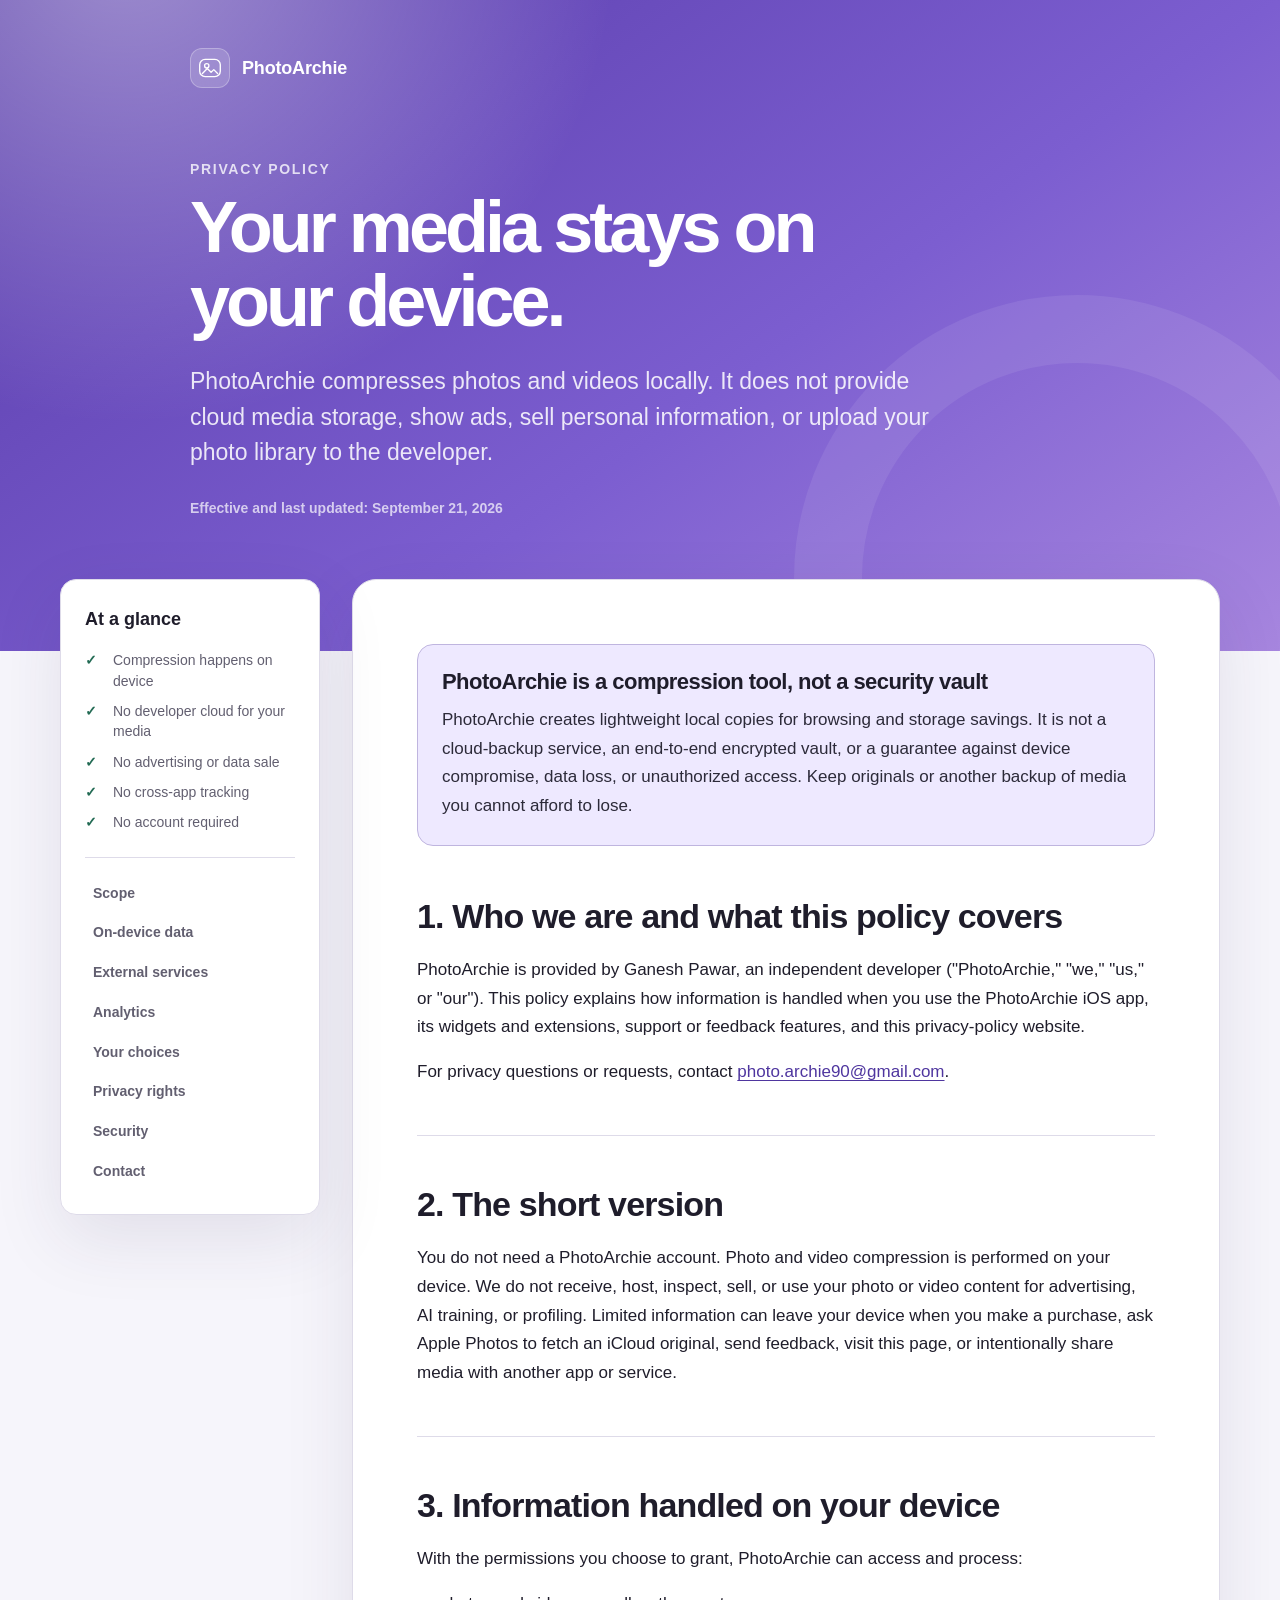
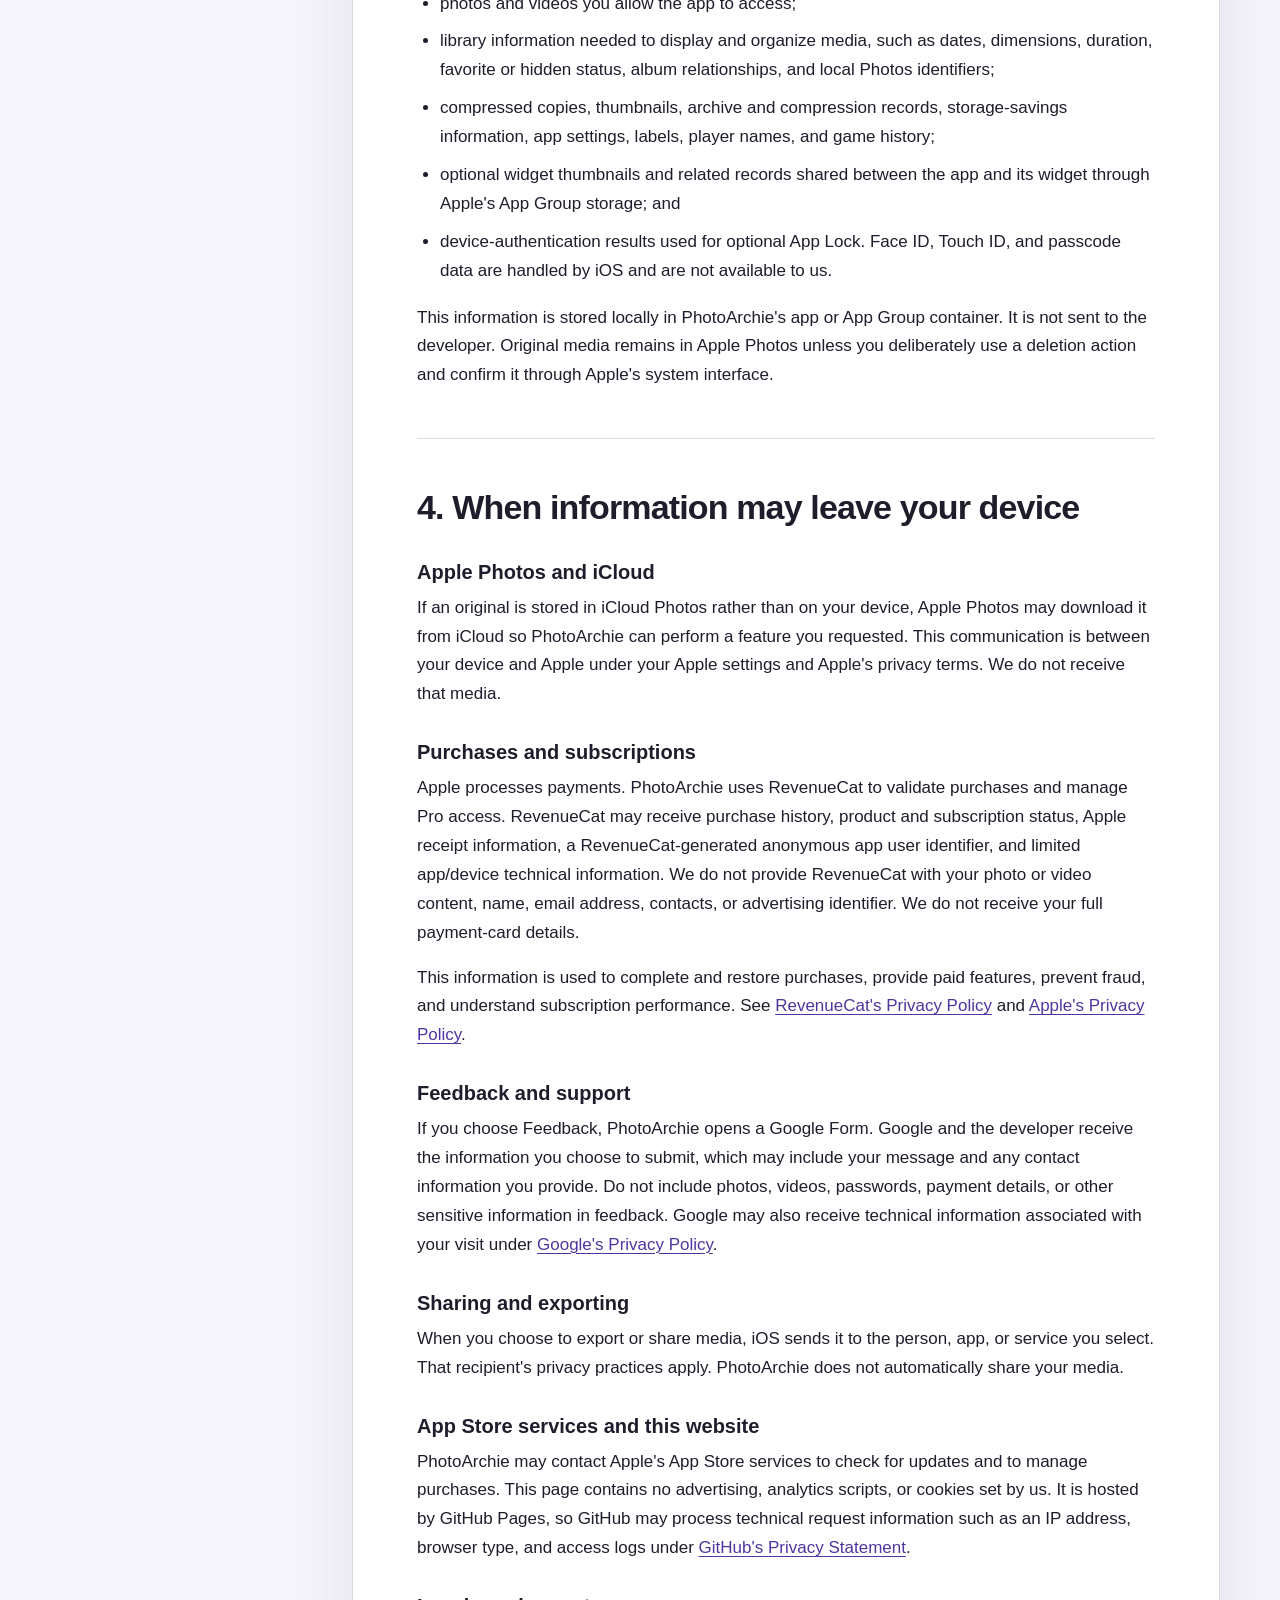
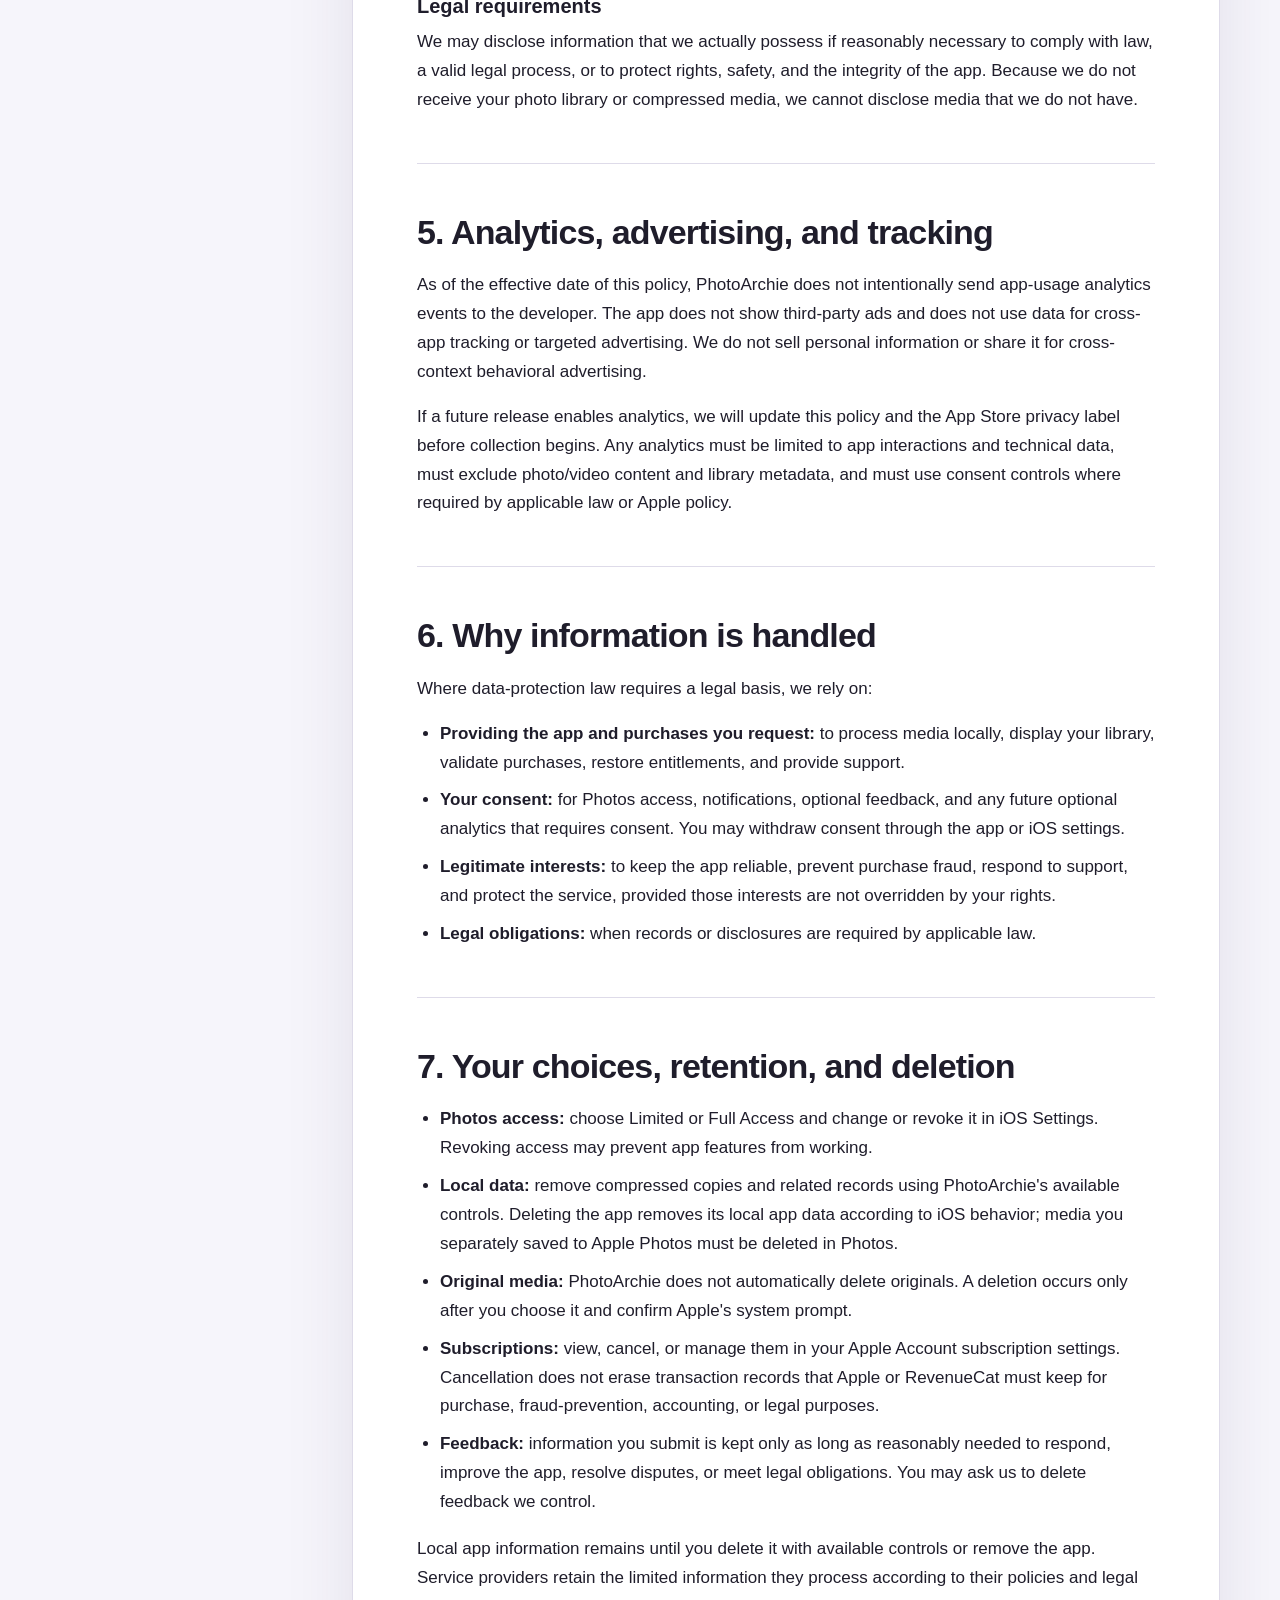
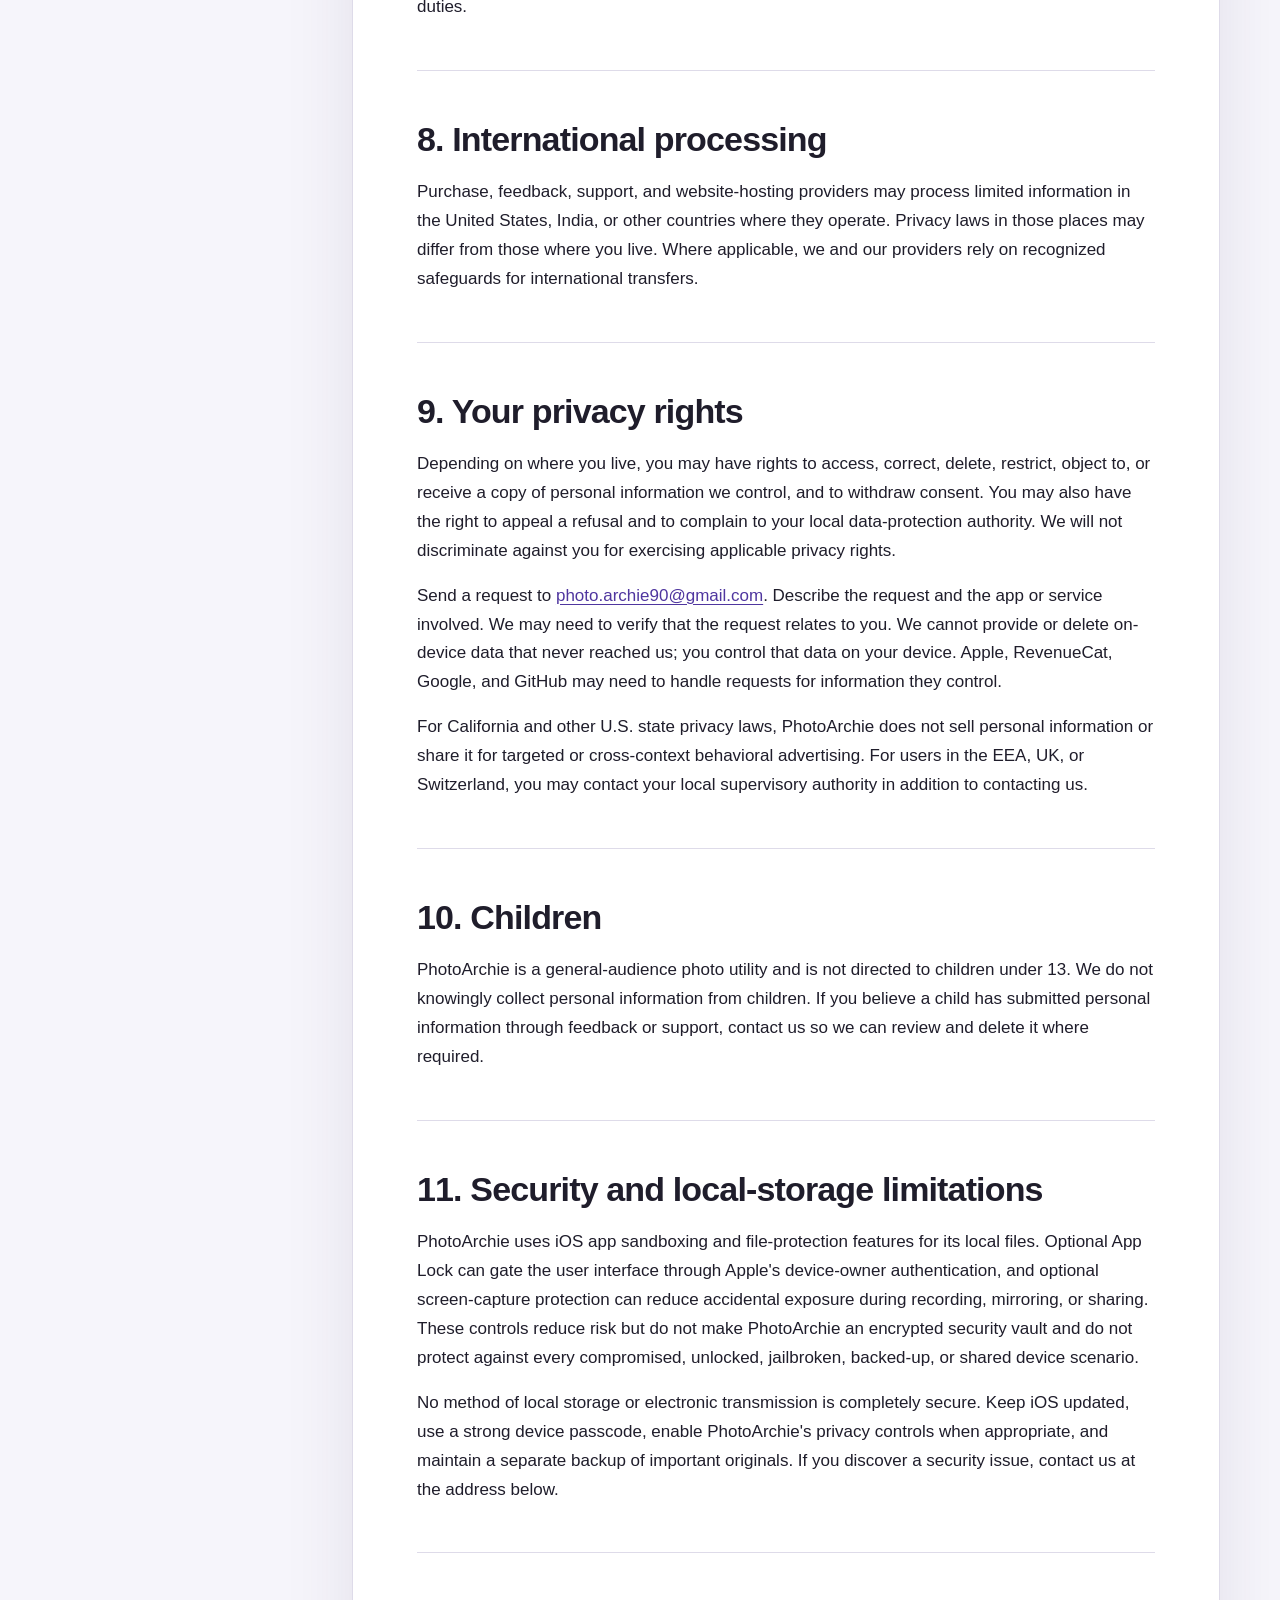
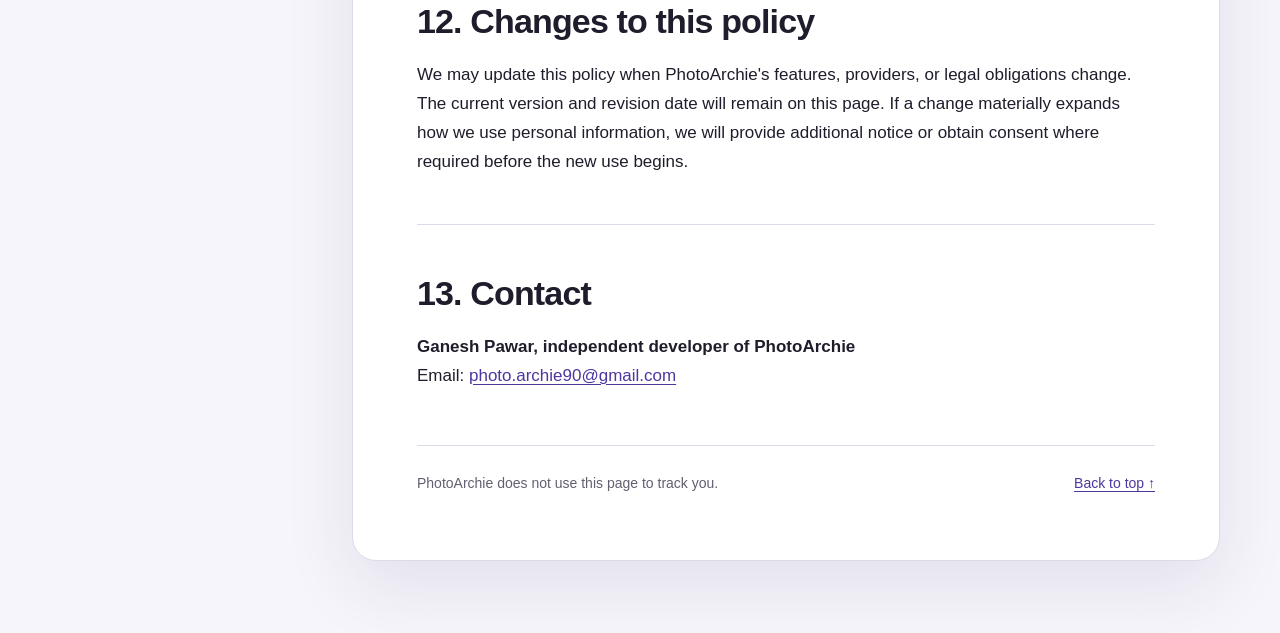
==== index.html @ ce11e8b0 "Add PhotoArchie privacy policy website" ====
<!doctype html>
<html lang="en">
<head>
  <meta charset="utf-8">
  <meta name="viewport" content="width=device-width, initial-scale=1">
  <meta name="description" content="PhotoArchie Privacy Policy: how the app handles photos, videos, purchases, feedback, and other information.">
  <meta name="color-scheme" content="light dark">
  <title>PhotoArchie Privacy Policy</title>
  <link rel="icon" href="data:image/svg+xml,%3Csvg xmlns='http://www.w3.org/2000/svg' viewBox='0 0 64 64'%3E%3Crect width='64' height='64' rx='16' fill='%236f55c7'/%3E%3Cpath d='M14 45l14-14 9 9 7-7 8 8M22 25h.01' fill='none' stroke='white' stroke-width='5' stroke-linecap='round' stroke-linejoin='round'/%3E%3C/svg%3E">
  <link rel="stylesheet" href="styles.css">
</head>
<body>
  <a class="skip-link" href="#policy">Skip to privacy policy</a>

  <header class="hero">
    <div class="page-width hero__content">
      <div class="brand" aria-label="PhotoArchie">
        <span class="brand__mark" aria-hidden="true">
          <svg viewBox="0 0 48 48" role="img">
            <rect x="5" y="8" width="38" height="32" rx="10"></rect>
            <circle cx="18" cy="20" r="4"></circle>
            <path d="m10 34 9-9 7 7 5-5 7 7"></path>
          </svg>
        </span>
        <span>PhotoArchie</span>
      </div>

      <p class="eyebrow">Privacy Policy</p>
      <h1>Your media stays on your device.</h1>
      <p class="hero__summary">
        PhotoArchie compresses photos and videos locally. It does not provide cloud media storage,
        show ads, sell personal information, or upload your photo library to the developer.
      </p>
      <p class="updated">Effective and last updated: September 21, 2026</p>
    </div>
  </header>

  <main id="policy" class="page-width layout">
    <aside class="summary" aria-label="Privacy at a glance">
      <h2>At a glance</h2>
      <ul>
        <li><span aria-hidden="true">✓</span> Compression happens on device</li>
        <li><span aria-hidden="true">✓</span> No developer cloud for your media</li>
        <li><span aria-hidden="true">✓</span> No advertising or data sale</li>
        <li><span aria-hidden="true">✓</span> No cross-app tracking</li>
        <li><span aria-hidden="true">✓</span> No account required</li>
      </ul>
      <nav aria-label="Policy sections">
        <a href="#scope">Scope</a>
        <a href="#on-device">On-device data</a>
        <a href="#services">External services</a>
        <a href="#analytics">Analytics</a>
        <a href="#choices">Your choices</a>
        <a href="#rights">Privacy rights</a>
        <a href="#security">Security</a>
        <a href="#contact">Contact</a>
      </nav>
    </aside>

    <article class="policy-card">
      <div class="notice notice--important" role="note">
        <h2>PhotoArchie is a compression tool, not a security vault</h2>
        <p>
          PhotoArchie creates lightweight local copies for browsing and storage savings. It is not a
          cloud-backup service, an end-to-end encrypted vault, or a guarantee against device compromise,
          data loss, or unauthorized access. Keep originals or another backup of media you cannot afford
          to lose.
        </p>
      </div>

      <section id="scope">
        <h2>1. Who we are and what this policy covers</h2>
        <p>
          PhotoArchie is provided by Ganesh Pawar, an independent developer ("PhotoArchie," "we," "us,"
          or "our"). This policy explains how information is handled when you use the PhotoArchie iOS app,
          its widgets and extensions, support or feedback features, and this privacy-policy website.
        </p>
        <p>
          For privacy questions or requests, contact
          <a href="mailto:photo.archie90@gmail.com">photo.archie90@gmail.com</a>.
        </p>
      </section>

      <section>
        <h2>2. The short version</h2>
        <p>
          You do not need a PhotoArchie account. Photo and video compression is performed on your device.
          We do not receive, host, inspect, sell, or use your photo or video content for advertising, AI
          training, or profiling. Limited information can leave your device when you make a purchase, ask
          Apple Photos to fetch an iCloud original, send feedback, visit this page, or intentionally share
          media with another app or service.
        </p>
      </section>

      <section id="on-device">
        <h2>3. Information handled on your device</h2>
        <p>With the permissions you choose to grant, PhotoArchie can access and process:</p>
        <ul>
          <li>photos and videos you allow the app to access;</li>
          <li>library information needed to display and organize media, such as dates, dimensions, duration, favorite or hidden status, album relationships, and local Photos identifiers;</li>
          <li>compressed copies, thumbnails, archive and compression records, storage-savings information, app settings, labels, player names, and game history;</li>
          <li>optional widget thumbnails and related records shared between the app and its widget through Apple's App Group storage; and</li>
          <li>device-authentication results used for optional App Lock. Face ID, Touch ID, and passcode data are handled by iOS and are not available to us.</li>
        </ul>
        <p>
          This information is stored locally in PhotoArchie's app or App Group container. It is not sent to
          the developer. Original media remains in Apple Photos unless you deliberately use a deletion
          action and confirm it through Apple's system interface.
        </p>
      </section>

      <section id="services">
        <h2>4. When information may leave your device</h2>

        <h3>Apple Photos and iCloud</h3>
        <p>
          If an original is stored in iCloud Photos rather than on your device, Apple Photos may download it
          from iCloud so PhotoArchie can perform a feature you requested. This communication is between your
          device and Apple under your Apple settings and Apple's privacy terms. We do not receive that media.
        </p>

        <h3>Purchases and subscriptions</h3>
        <p>
          Apple processes payments. PhotoArchie uses RevenueCat to validate purchases and manage Pro access.
          RevenueCat may receive purchase history, product and subscription status, Apple receipt information,
          a RevenueCat-generated anonymous app user identifier, and limited app/device technical information.
          We do not provide RevenueCat with your photo or video content, name, email address, contacts, or
          advertising identifier. We do not receive your full payment-card details.
        </p>
        <p>
          This information is used to complete and restore purchases, provide paid features, prevent fraud,
          and understand subscription performance. See
          <a href="https://www.revenuecat.com/privacy/" rel="noopener noreferrer">RevenueCat's Privacy Policy</a>
          and <a href="https://www.apple.com/legal/privacy/" rel="noopener noreferrer">Apple's Privacy Policy</a>.
        </p>

        <h3>Feedback and support</h3>
        <p>
          If you choose Feedback, PhotoArchie opens a Google Form. Google and the developer receive the
          information you choose to submit, which may include your message and any contact information you
          provide. Do not include photos, videos, passwords, payment details, or other sensitive information
          in feedback. Google may also receive technical information associated with your visit under
          <a href="https://policies.google.com/privacy" rel="noopener noreferrer">Google's Privacy Policy</a>.
        </p>

        <h3>Sharing and exporting</h3>
        <p>
          When you choose to export or share media, iOS sends it to the person, app, or service you select.
          That recipient's privacy practices apply. PhotoArchie does not automatically share your media.
        </p>

        <h3>App Store services and this website</h3>
        <p>
          PhotoArchie may contact Apple's App Store services to check for updates and to manage purchases.
          This page contains no advertising, analytics scripts, or cookies set by us. It is hosted by GitHub
          Pages, so GitHub may process technical request information such as an IP address, browser type, and
          access logs under <a href="https://docs.github.com/en/site-policy/privacy-policies/github-general-privacy-statement" rel="noopener noreferrer">GitHub's Privacy Statement</a>.
        </p>

        <h3>Legal requirements</h3>
        <p>
          We may disclose information that we actually possess if reasonably necessary to comply with law,
          a valid legal process, or to protect rights, safety, and the integrity of the app. Because we do not
          receive your photo library or compressed media, we cannot disclose media that we do not have.
        </p>
      </section>

      <section id="analytics">
        <h2>5. Analytics, advertising, and tracking</h2>
        <p>
          As of the effective date of this policy, PhotoArchie does not intentionally send app-usage analytics
          events to the developer. The app does not show third-party ads and does not use data for cross-app
          tracking or targeted advertising. We do not sell personal information or share it for cross-context
          behavioral advertising.
        </p>
        <p>
          If a future release enables analytics, we will update this policy and the App Store privacy label
          before collection begins. Any analytics must be limited to app interactions and technical data,
          must exclude photo/video content and library metadata, and must use consent controls where required
          by applicable law or Apple policy.
        </p>
      </section>

      <section>
        <h2>6. Why information is handled</h2>
        <p>Where data-protection law requires a legal basis, we rely on:</p>
        <ul>
          <li><strong>Providing the app and purchases you request:</strong> to process media locally, display your library, validate purchases, restore entitlements, and provide support.</li>
          <li><strong>Your consent:</strong> for Photos access, notifications, optional feedback, and any future optional analytics that requires consent. You may withdraw consent through the app or iOS settings.</li>
          <li><strong>Legitimate interests:</strong> to keep the app reliable, prevent purchase fraud, respond to support, and protect the service, provided those interests are not overridden by your rights.</li>
          <li><strong>Legal obligations:</strong> when records or disclosures are required by applicable law.</li>
        </ul>
      </section>

      <section id="choices">
        <h2>7. Your choices, retention, and deletion</h2>
        <ul>
          <li><strong>Photos access:</strong> choose Limited or Full Access and change or revoke it in iOS Settings. Revoking access may prevent app features from working.</li>
          <li><strong>Local data:</strong> remove compressed copies and related records using PhotoArchie's available controls. Deleting the app removes its local app data according to iOS behavior; media you separately saved to Apple Photos must be deleted in Photos.</li>
          <li><strong>Original media:</strong> PhotoArchie does not automatically delete originals. A deletion occurs only after you choose it and confirm Apple's system prompt.</li>
          <li><strong>Subscriptions:</strong> view, cancel, or manage them in your Apple Account subscription settings. Cancellation does not erase transaction records that Apple or RevenueCat must keep for purchase, fraud-prevention, accounting, or legal purposes.</li>
          <li><strong>Feedback:</strong> information you submit is kept only as long as reasonably needed to respond, improve the app, resolve disputes, or meet legal obligations. You may ask us to delete feedback we control.</li>
        </ul>
        <p>
          Local app information remains until you delete it with available controls or remove the app. Service
          providers retain the limited information they process according to their policies and legal duties.
        </p>
      </section>

      <section>
        <h2>8. International processing</h2>
        <p>
          Purchase, feedback, support, and website-hosting providers may process limited information in the
          United States, India, or other countries where they operate. Privacy laws in those places may differ
          from those where you live. Where applicable, we and our providers rely on recognized safeguards for
          international transfers.
        </p>
      </section>

      <section id="rights">
        <h2>9. Your privacy rights</h2>
        <p>
          Depending on where you live, you may have rights to access, correct, delete, restrict, object to, or
          receive a copy of personal information we control, and to withdraw consent. You may also have the
          right to appeal a refusal and to complain to your local data-protection authority. We will not
          discriminate against you for exercising applicable privacy rights.
        </p>
        <p>
          Send a request to <a href="mailto:photo.archie90@gmail.com">photo.archie90@gmail.com</a>. Describe
          the request and the app or service involved. We may need to verify that the request relates to you.
          We cannot provide or delete on-device data that never reached us; you control that data on your
          device. Apple, RevenueCat, Google, and GitHub may need to handle requests for information they control.
        </p>
        <p>
          For California and other U.S. state privacy laws, PhotoArchie does not sell personal information or
          share it for targeted or cross-context behavioral advertising. For users in the EEA, UK, or
          Switzerland, you may contact your local supervisory authority in addition to contacting us.
        </p>
      </section>

      <section>
        <h2>10. Children</h2>
        <p>
          PhotoArchie is a general-audience photo utility and is not directed to children under 13. We do not
          knowingly collect personal information from children. If you believe a child has submitted personal
          information through feedback or support, contact us so we can review and delete it where required.
        </p>
      </section>

      <section id="security">
        <h2>11. Security and local-storage limitations</h2>
        <p>
          PhotoArchie uses iOS app sandboxing and file-protection features for its local files. Optional App
          Lock can gate the user interface through Apple's device-owner authentication, and optional
          screen-capture protection can reduce accidental exposure during recording, mirroring, or sharing.
          These controls reduce risk but do not make PhotoArchie an encrypted security vault and do not protect
          against every compromised, unlocked, jailbroken, backed-up, or shared device scenario.
        </p>
        <p>
          No method of local storage or electronic transmission is completely secure. Keep iOS updated, use a
          strong device passcode, enable PhotoArchie's privacy controls when appropriate, and maintain a separate
          backup of important originals. If you discover a security issue, contact us at the address below.
        </p>
      </section>

      <section>
        <h2>12. Changes to this policy</h2>
        <p>
          We may update this policy when PhotoArchie's features, providers, or legal obligations change. The
          current version and revision date will remain on this page. If a change materially expands how we use
          personal information, we will provide additional notice or obtain consent where required before the
          new use begins.
        </p>
      </section>

      <section id="contact">
        <h2>13. Contact</h2>
        <p>
          <strong>Ganesh Pawar, independent developer of PhotoArchie</strong><br>
          Email: <a href="mailto:photo.archie90@gmail.com">photo.archie90@gmail.com</a>
        </p>
      </section>

      <footer class="policy-footer">
        <p>PhotoArchie does not use this page to track you.</p>
        <a href="#policy">Back to top <span aria-hidden="true">↑</span></a>
      </footer>
    </article>
  </main>
</body>
</html>
---- styles.css ----
:root {
  color-scheme: light dark;
  --background: #f6f5fb;
  --surface: #ffffff;
  --surface-soft: #f1eff9;
  --text: #1f1d2b;
  --muted: #625f70;
  --border: #dedbe9;
  --accent: #6f55c7;
  --accent-strong: #4f369f;
  --accent-soft: #eee9ff;
  --success: #236b54;
  --shadow: 0 24px 70px rgb(48 38 82 / 10%);
  --radius-large: 24px;
  --radius-medium: 16px;
}

* {
  box-sizing: border-box;
}

html {
  scroll-behavior: smooth;
}

body {
  margin: 0;
  background: var(--background);
  color: var(--text);
  font-family: -apple-system, BlinkMacSystemFont, "SF Pro Text", "Segoe UI", sans-serif;
  font-size: 17px;
  line-height: 1.7;
  text-rendering: optimizeLegibility;
}

a {
  color: var(--accent-strong);
  text-decoration-thickness: 0.08em;
  text-underline-offset: 0.18em;
}

a:hover {
  color: var(--accent);
}

a:focus-visible {
  border-radius: 4px;
  outline: 3px solid color-mix(in srgb, var(--accent) 45%, transparent);
  outline-offset: 4px;
}

.skip-link {
  position: fixed;
  z-index: 10;
  top: 12px;
  left: 12px;
  padding: 8px 14px;
  border-radius: 10px;
  background: var(--surface);
  transform: translateY(-180%);
}

.skip-link:focus {
  transform: translateY(0);
}

.page-width {
  width: min(1160px, calc(100% - 40px));
  margin-inline: auto;
}

.hero {
  position: relative;
  overflow: hidden;
  padding: 48px 0 130px;
  background:
    radial-gradient(circle at 10% -10%, rgb(255 255 255 / 42%), transparent 36%),
    linear-gradient(145deg, #573ba9 0%, #7c5ed0 58%, #a786df 100%);
  color: #fff;
}

.hero::after {
  position: absolute;
  right: -80px;
  bottom: -210px;
  width: 430px;
  height: 430px;
  border: 68px solid rgb(255 255 255 / 8%);
  border-radius: 50%;
  content: "";
}

.hero__content {
  position: relative;
  z-index: 1;
  max-width: 900px;
}

.brand {
  display: flex;
  align-items: center;
  gap: 12px;
  margin-bottom: 70px;
  font-size: 18px;
  font-weight: 700;
  letter-spacing: -0.01em;
}

.brand__mark {
  display: grid;
  width: 40px;
  height: 40px;
  place-items: center;
  border: 1px solid rgb(255 255 255 / 28%);
  border-radius: 12px;
  background: rgb(255 255 255 / 15%);
  backdrop-filter: blur(12px);
}

.brand__mark svg {
  width: 26px;
  fill: none;
  stroke: currentColor;
  stroke-linecap: round;
  stroke-linejoin: round;
  stroke-width: 2.5;
}

.eyebrow {
  margin: 0 0 8px;
  font-size: 14px;
  font-weight: 750;
  letter-spacing: 0.12em;
  opacity: 0.78;
  text-transform: uppercase;
}

h1 {
  max-width: 760px;
  margin: 0;
  font-size: clamp(42px, 7vw, 72px);
  line-height: 1.03;
  letter-spacing: -0.055em;
}

.hero__summary {
  max-width: 740px;
  margin: 26px 0 0;
  color: rgb(255 255 255 / 86%);
  font-size: clamp(19px, 2vw, 23px);
  line-height: 1.55;
}

.updated {
  margin: 26px 0 0;
  font-size: 14px;
  font-weight: 650;
  opacity: 0.7;
}

.layout {
  position: relative;
  display: grid;
  grid-template-columns: 260px minmax(0, 1fr);
  gap: 32px;
  align-items: start;
  margin-top: -72px;
  padding-bottom: 72px;
}

.summary,
.policy-card {
  border: 1px solid var(--border);
  background: var(--surface);
  box-shadow: var(--shadow);
}

.summary {
  position: sticky;
  top: 24px;
  padding: 24px;
  border-radius: var(--radius-medium);
}

.summary h2 {
  margin: 0 0 16px;
  font-size: 18px;
}

.summary ul {
  display: grid;
  gap: 10px;
  margin: 0;
  padding: 0 0 24px;
  border-bottom: 1px solid var(--border);
  list-style: none;
}

.summary li {
  display: grid;
  grid-template-columns: 20px 1fr;
  gap: 8px;
  color: var(--muted);
  font-size: 14px;
  line-height: 1.45;
}

.summary li span {
  color: var(--success);
  font-weight: 800;
}

.summary nav {
  display: grid;
  gap: 4px;
  padding-top: 18px;
}

.summary nav a {
  padding: 6px 8px;
  border-radius: 8px;
  color: var(--muted);
  font-size: 14px;
  font-weight: 580;
  text-decoration: none;
}

.summary nav a:hover {
  background: var(--surface-soft);
  color: var(--accent-strong);
}

.policy-card {
  overflow: hidden;
  padding: clamp(26px, 5vw, 64px);
  border-radius: var(--radius-large);
}

.policy-card section {
  scroll-margin-top: 24px;
}

.policy-card section + section {
  margin-top: 48px;
  padding-top: 48px;
  border-top: 1px solid var(--border);
}

.policy-card h2 {
  margin: 0 0 18px;
  font-size: clamp(25px, 3vw, 34px);
  line-height: 1.22;
  letter-spacing: -0.025em;
}

.policy-card h3 {
  margin: 30px 0 8px;
  font-size: 20px;
  line-height: 1.35;
}

.policy-card p {
  margin: 0 0 16px;
}

.policy-card p:last-child {
  margin-bottom: 0;
}

.policy-card ul {
  margin: 16px 0 18px;
  padding-left: 1.35em;
}

.policy-card li + li {
  margin-top: 9px;
}

.notice {
  margin-bottom: 50px;
  padding: 24px;
  border: 1px solid color-mix(in srgb, var(--accent) 28%, var(--border));
  border-radius: var(--radius-medium);
  background: var(--accent-soft);
}

.notice h2 {
  margin-bottom: 10px;
  font-size: 22px;
}

.notice p {
  color: color-mix(in srgb, var(--text) 80%, var(--muted));
}

.policy-footer {
  display: flex;
  justify-content: space-between;
  gap: 20px;
  margin-top: 54px;
  padding-top: 26px;
  border-top: 1px solid var(--border);
  color: var(--muted);
  font-size: 14px;
}

.policy-footer p {
  margin: 0;
}

@media (max-width: 860px) {
  .hero {
    padding-bottom: 100px;
  }

  .brand {
    margin-bottom: 48px;
  }

  .layout {
    grid-template-columns: 1fr;
    margin-top: -50px;
  }

  .summary {
    position: static;
  }

  .summary nav {
    display: none;
  }
}

@media (max-width: 560px) {
  body {
    font-size: 16px;
  }

  .page-width {
    width: min(100% - 24px, 1160px);
  }

  .hero {
    padding-top: 24px;
  }

  .policy-card section + section {
    margin-top: 38px;
    padding-top: 38px;
  }

  .policy-footer {
    flex-direction: column;
  }
}

@media (prefers-reduced-motion: reduce) {
  html {
    scroll-behavior: auto;
  }
}

@media (prefers-color-scheme: dark) {
  :root {
    --background: #121016;
    --surface: #1d1a24;
    --surface-soft: #292432;
    --text: #f1eef7;
    --muted: #c2bdcb;
    --border: #3b3447;
    --accent: #b59af3;
    --accent-strong: #c9b4ff;
    --accent-soft: #2d2442;
    --success: #7bd0ad;
    --shadow: 0 24px 70px rgb(0 0 0 / 28%);
  }

  .hero {
    background:
      radial-gradient(circle at 10% -10%, rgb(255 255 255 / 10%), transparent 36%),
      linear-gradient(145deg, #342064 0%, #563994 58%, #7653a8 100%);
  }
}

@media print {
  :root {
    color-scheme: light;
  }

  body {
    background: #fff;
    color: #111;
    font-size: 11pt;
  }

  .hero {
    padding: 0 0 28px;
    background: none;
    color: #111;
  }

  .brand {
    margin-bottom: 32px;
  }

  .hero__summary,
  .updated {
    color: #333;
  }

  .layout {
    display: block;
    width: 100%;
    margin-top: 0;
    padding: 0;
  }

  .summary {
    display: none;
  }

  .policy-card {
    padding: 0;
    border: 0;
    box-shadow: none;
  }

  .policy-card section + section {
    break-inside: avoid;
  }

  .policy-footer {
    display: none;
  }
}
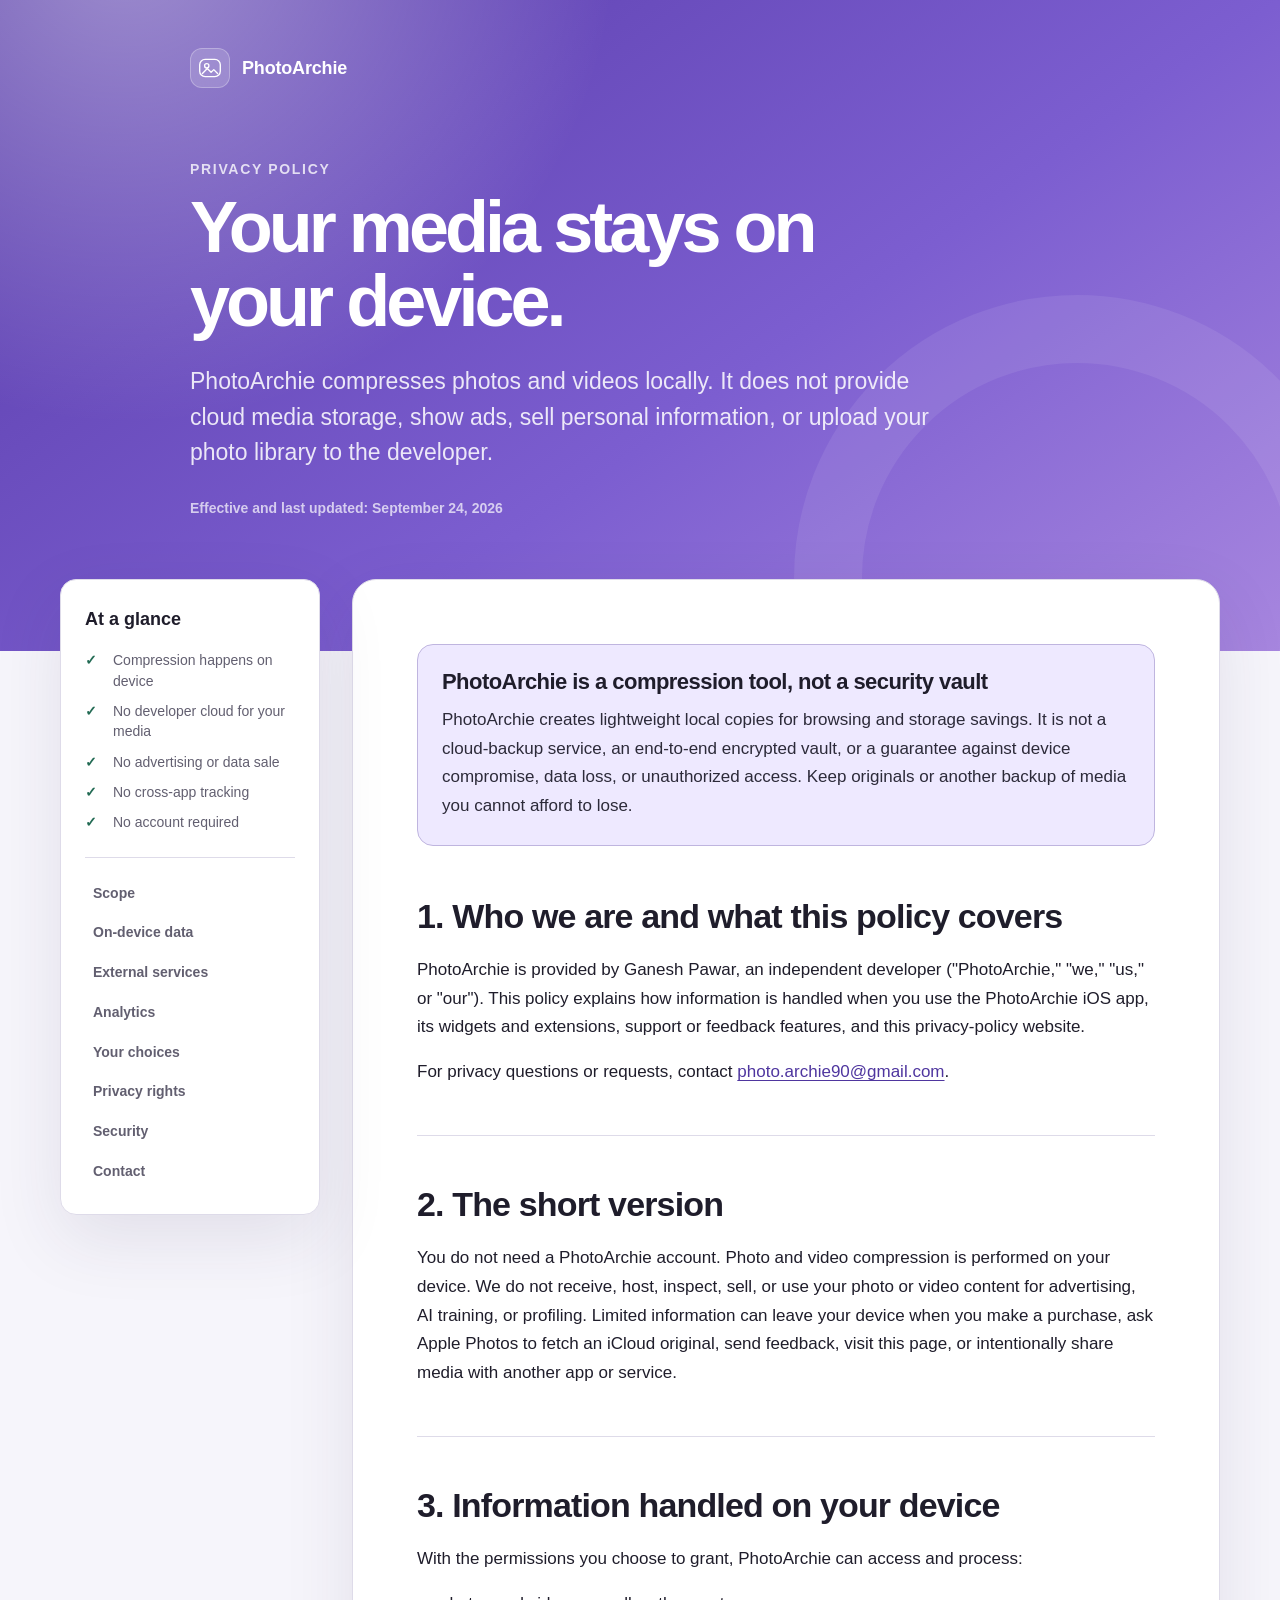
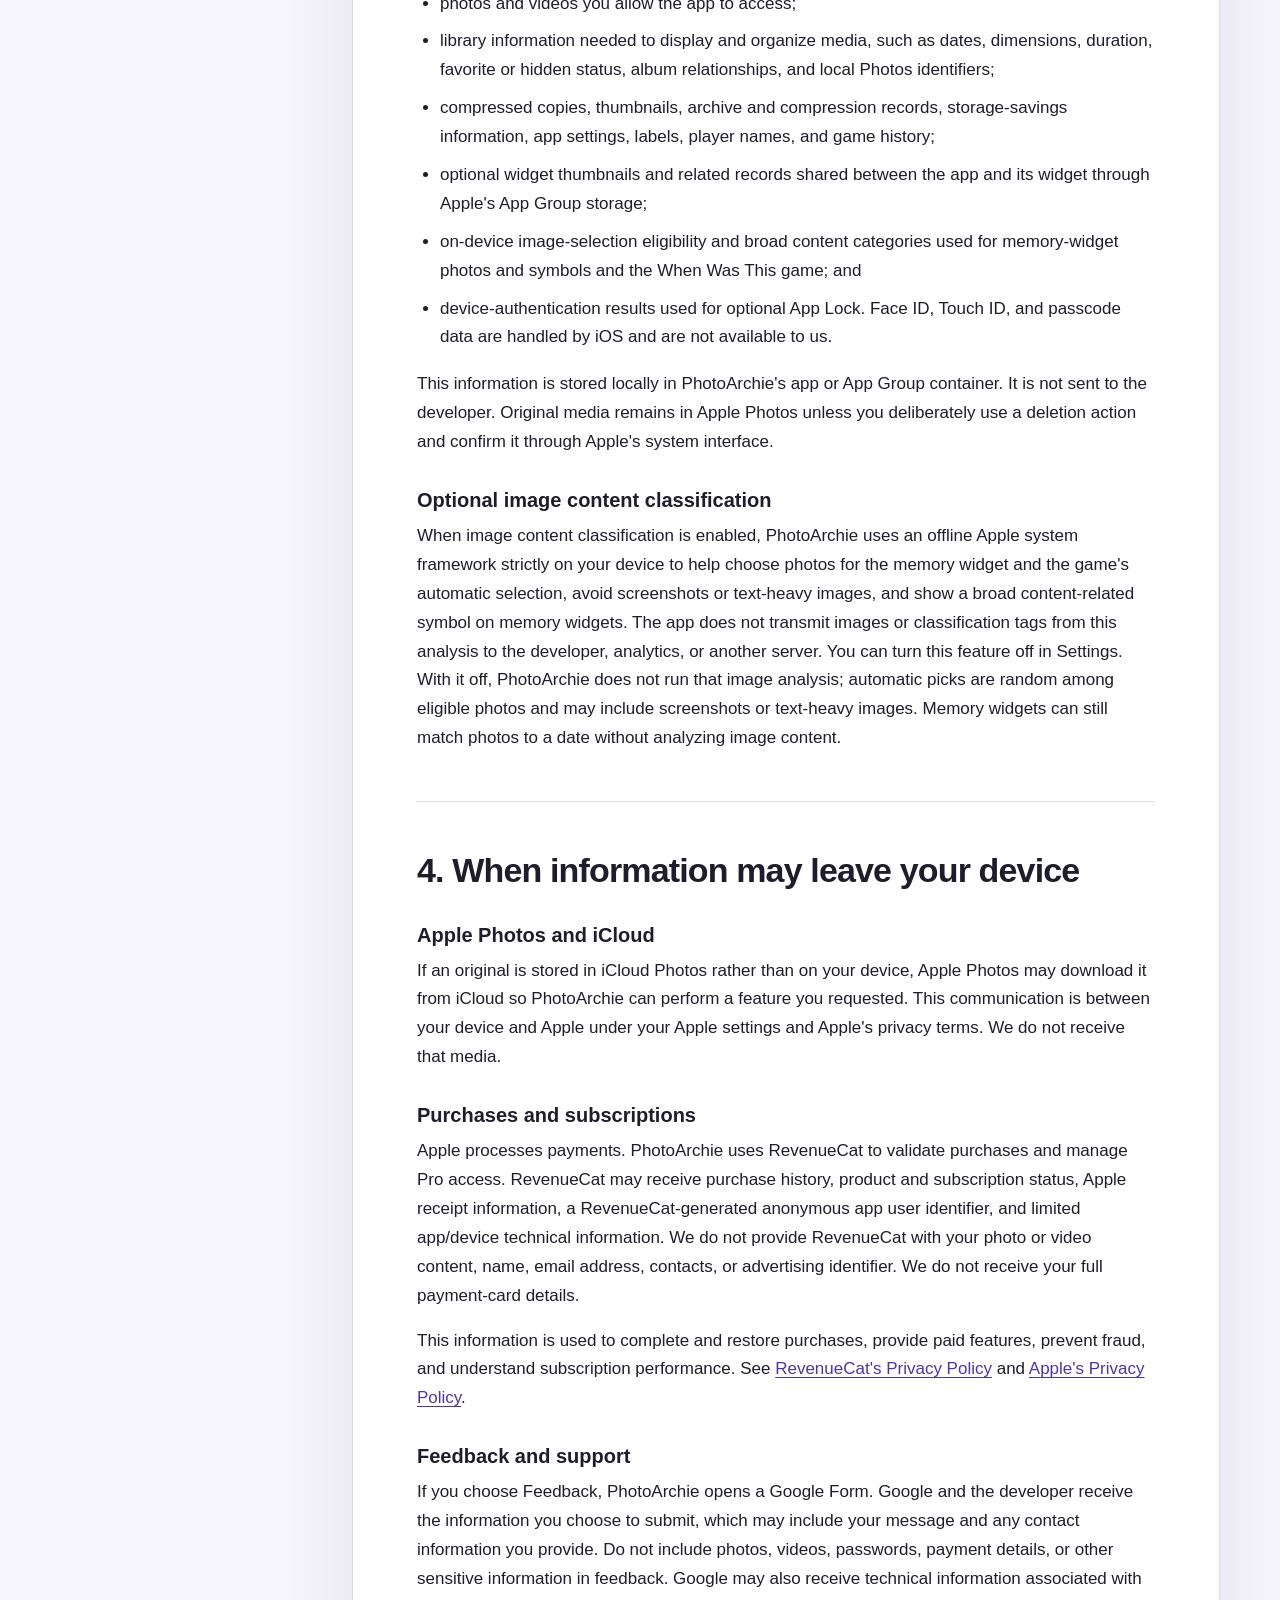
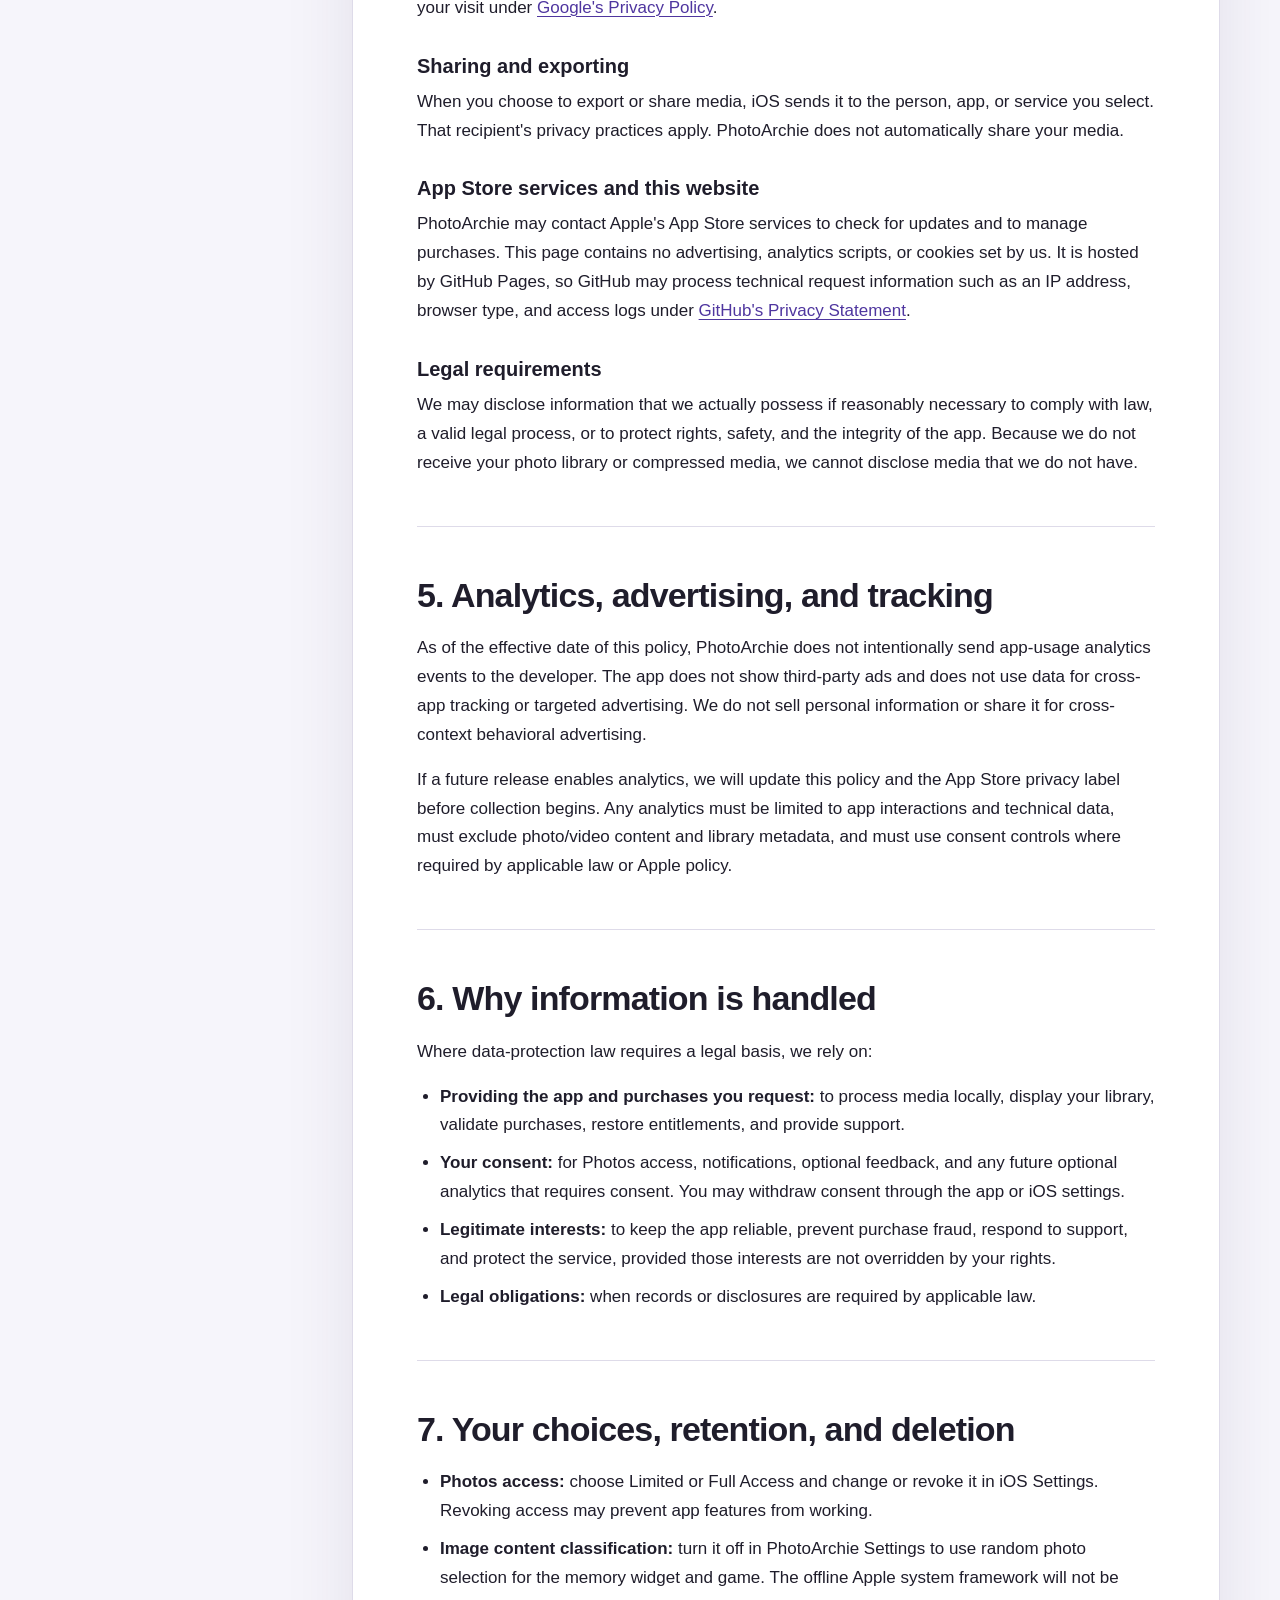
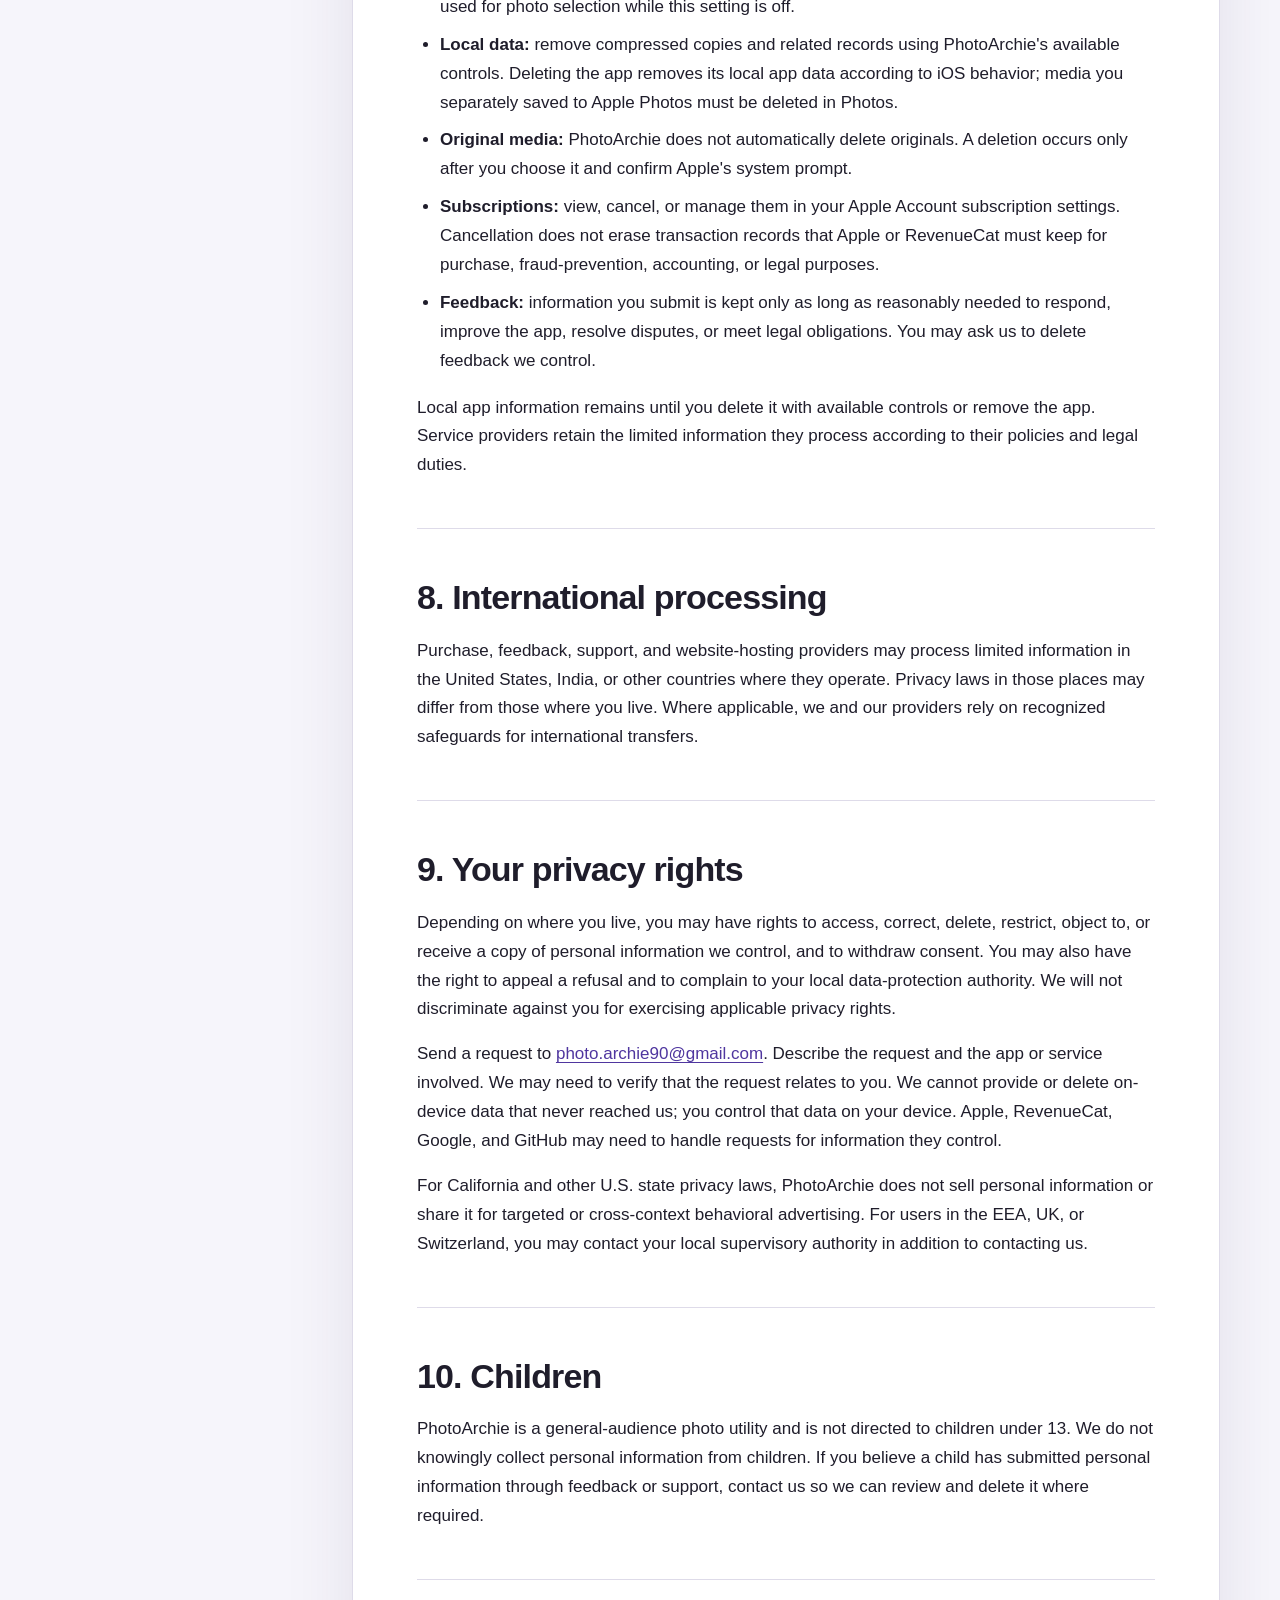
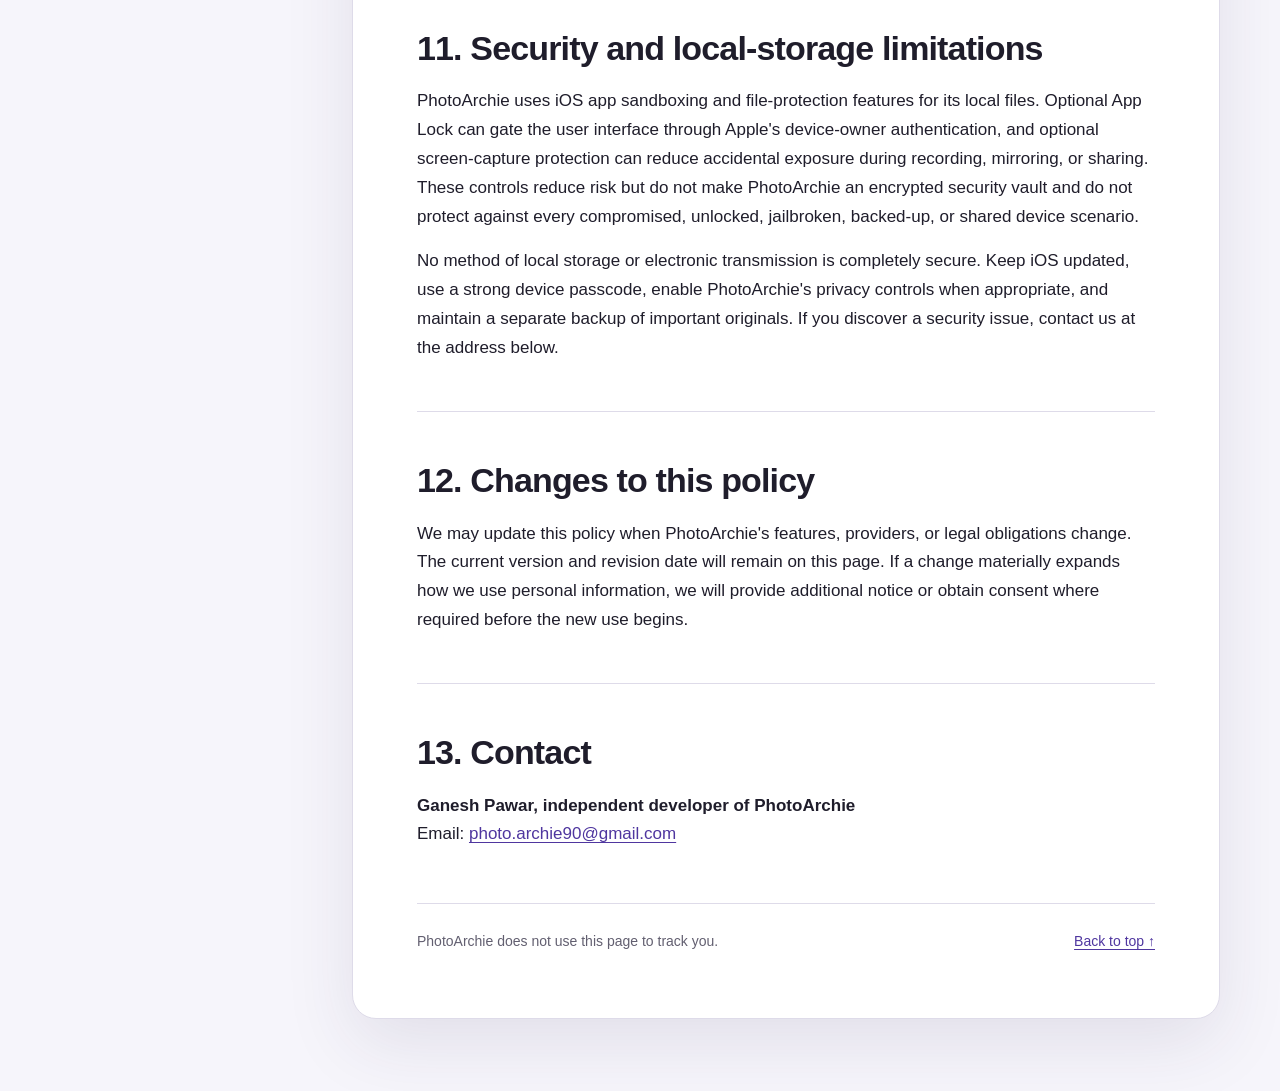
==== commit a45f2ef5: "Document on-device image classification" ====
--- a/index.html
+++ b/index.html
@@ -31,7 +31,7 @@
         PhotoArchie compresses photos and videos locally. It does not provide cloud media storage,
         show ads, sell personal information, or upload your photo library to the developer.
       </p>
-      <p class="updated">Effective and last updated: September 21, 2026</p>
+      <p class="updated">Effective and last updated: September 24, 2026</p>
     </div>
   </header>
 
@@ -99,13 +99,25 @@
           <li>photos and videos you allow the app to access;</li>
           <li>library information needed to display and organize media, such as dates, dimensions, duration, favorite or hidden status, album relationships, and local Photos identifiers;</li>
           <li>compressed copies, thumbnails, archive and compression records, storage-savings information, app settings, labels, player names, and game history;</li>
-          <li>optional widget thumbnails and related records shared between the app and its widget through Apple's App Group storage; and</li>
+          <li>optional widget thumbnails and related records shared between the app and its widget through Apple's App Group storage;</li>
+          <li>on-device image-selection eligibility and broad content categories used for memory-widget photos and symbols and the When Was This game; and</li>
           <li>device-authentication results used for optional App Lock. Face ID, Touch ID, and passcode data are handled by iOS and are not available to us.</li>
         </ul>
         <p>
           This information is stored locally in PhotoArchie's app or App Group container. It is not sent to
           the developer. Original media remains in Apple Photos unless you deliberately use a deletion
           action and confirm it through Apple's system interface.
+        </p>
+        <h3>Optional image content classification</h3>
+        <p>
+          When image content classification is enabled, PhotoArchie uses an offline Apple system framework
+          strictly on your device to help choose photos for the memory widget and the game's automatic
+          selection, avoid screenshots or text-heavy images, and show a broad content-related symbol on
+          memory widgets. The app does not transmit images or classification tags from this analysis to
+          the developer, analytics, or another server. You can turn this feature off in Settings. With it
+          off, PhotoArchie does not run that image analysis; automatic picks are random among eligible
+          photos and may include screenshots or text-heavy images. Memory widgets can still match photos
+          to a date without analyzing image content.
         </p>
       </section>
 
@@ -196,6 +208,7 @@
         <h2>7. Your choices, retention, and deletion</h2>
         <ul>
           <li><strong>Photos access:</strong> choose Limited or Full Access and change or revoke it in iOS Settings. Revoking access may prevent app features from working.</li>
+          <li><strong>Image content classification:</strong> turn it off in PhotoArchie Settings to use random photo selection for the memory widget and game. The offline Apple system framework will not be used for photo selection while this setting is off.</li>
           <li><strong>Local data:</strong> remove compressed copies and related records using PhotoArchie's available controls. Deleting the app removes its local app data according to iOS behavior; media you separately saved to Apple Photos must be deleted in Photos.</li>
           <li><strong>Original media:</strong> PhotoArchie does not automatically delete originals. A deletion occurs only after you choose it and confirm Apple's system prompt.</li>
           <li><strong>Subscriptions:</strong> view, cancel, or manage them in your Apple Account subscription settings. Cancellation does not erase transaction records that Apple or RevenueCat must keep for purchase, fraud-prevention, accounting, or legal purposes.</li>
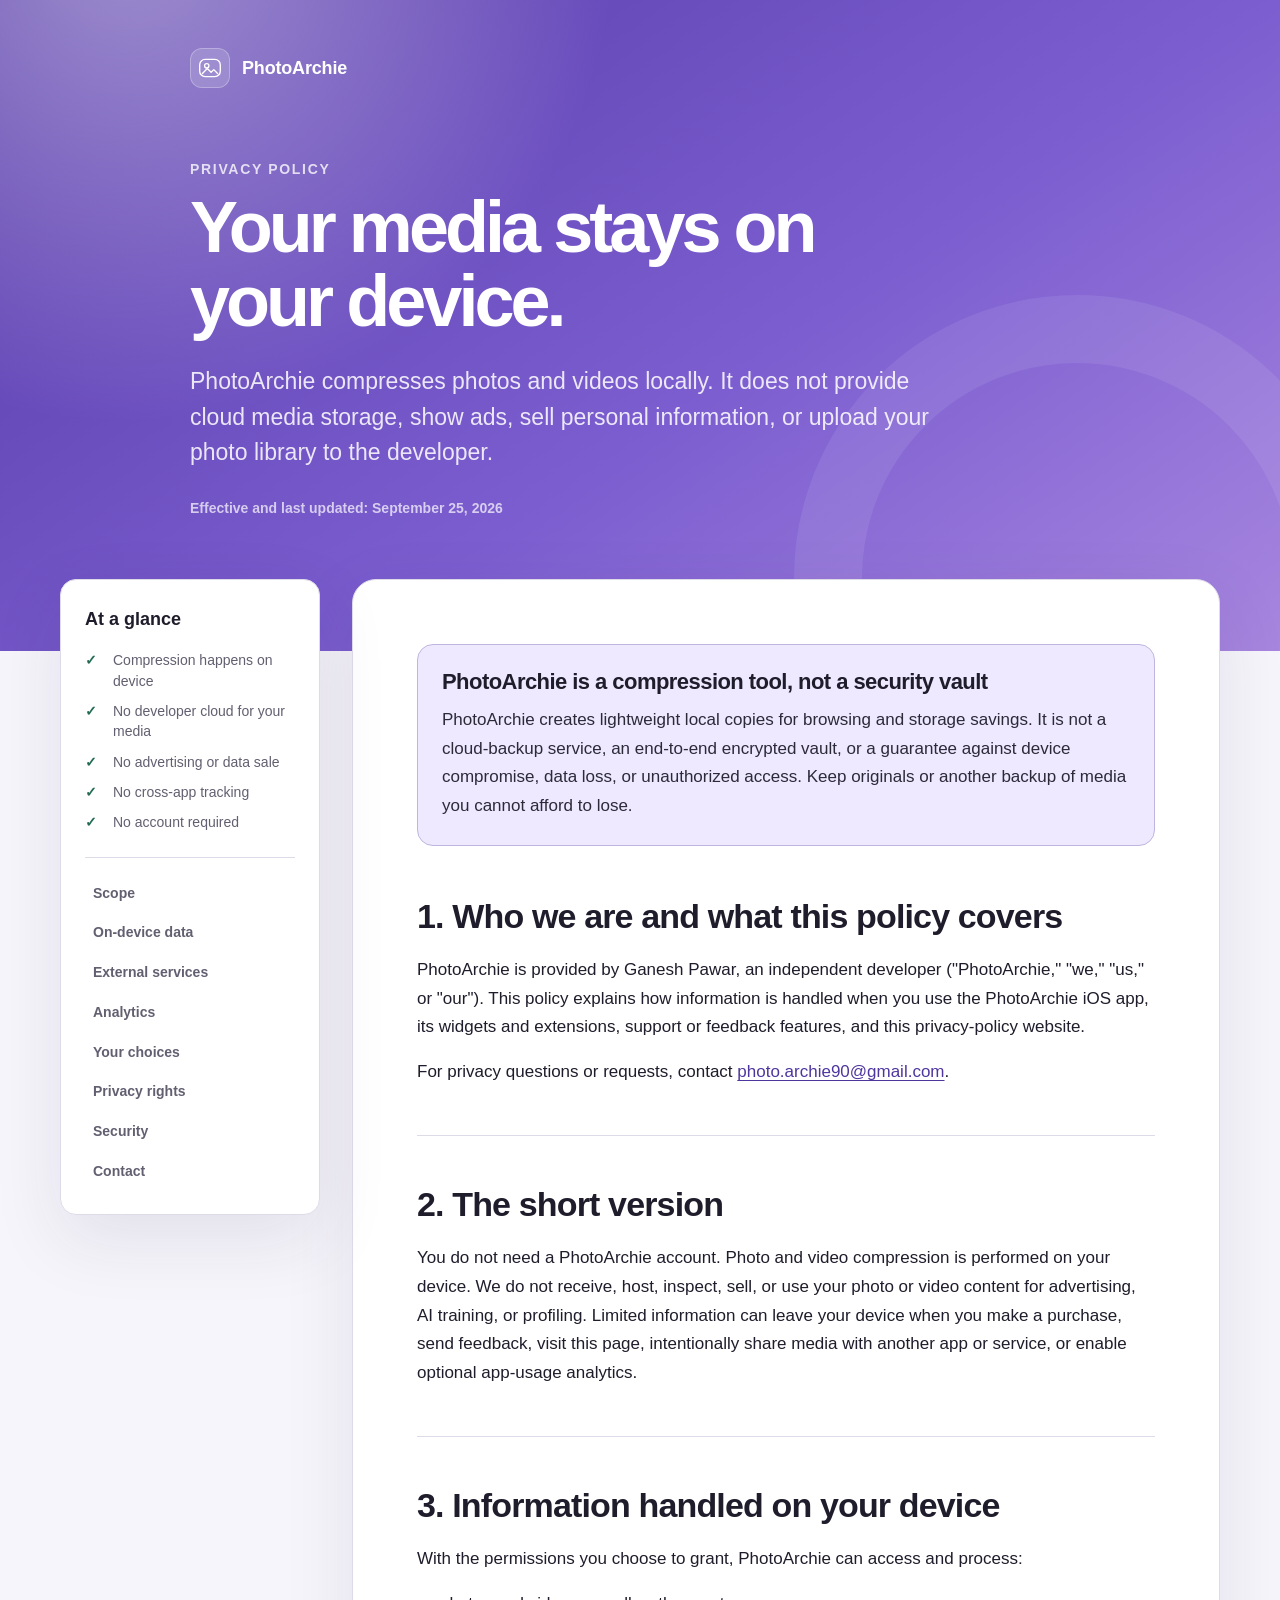
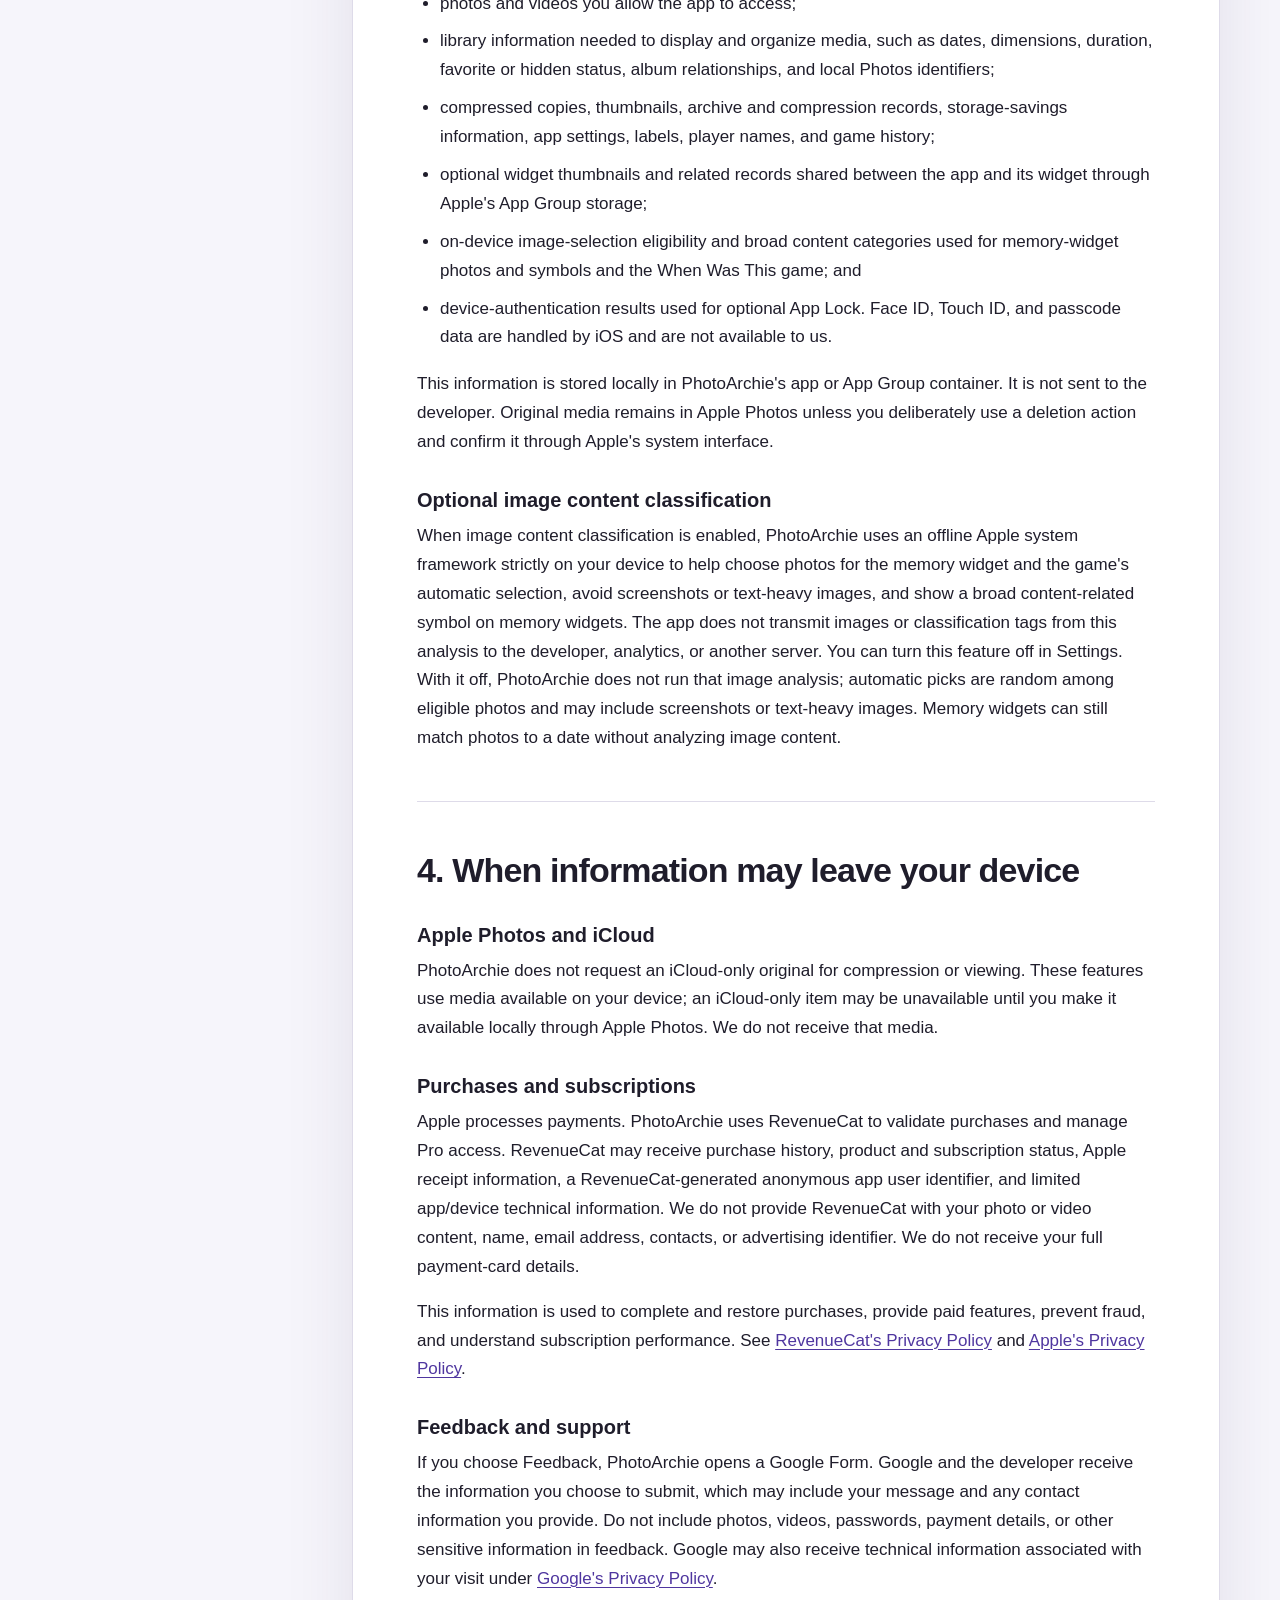
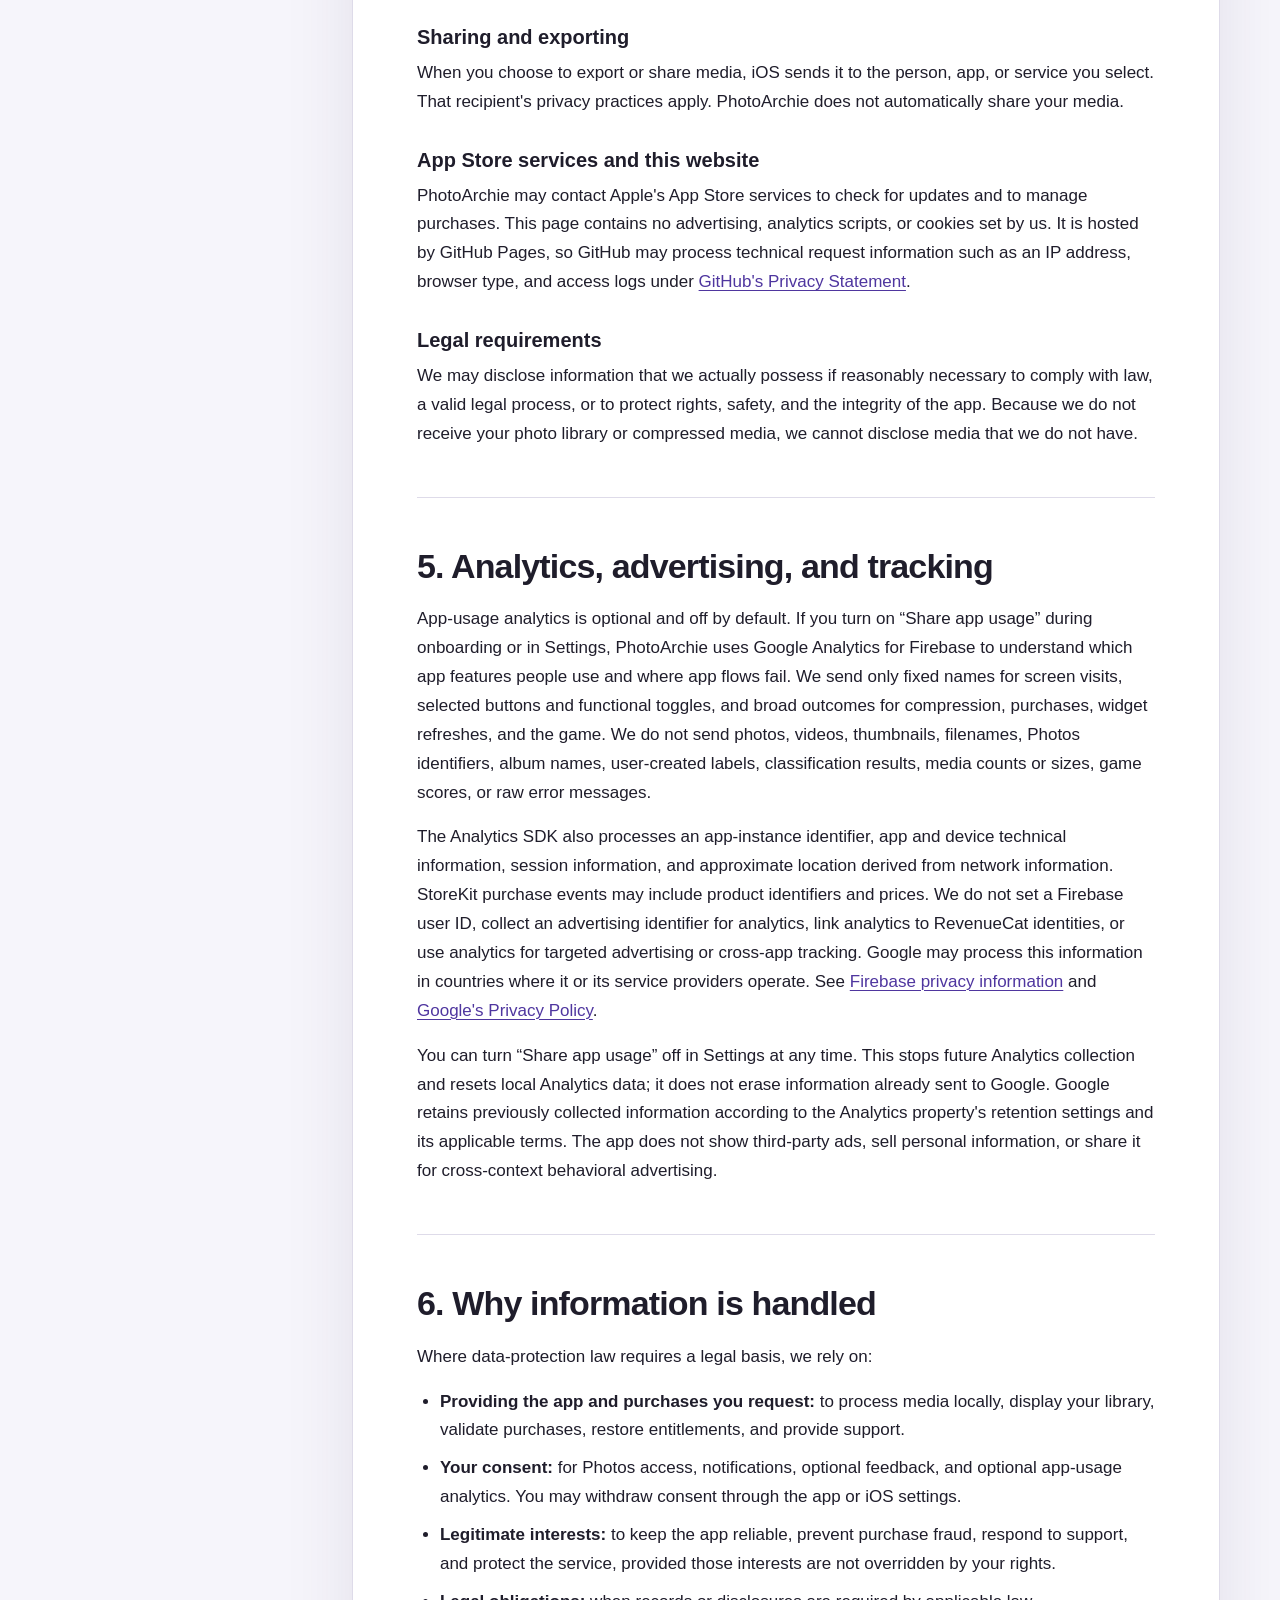
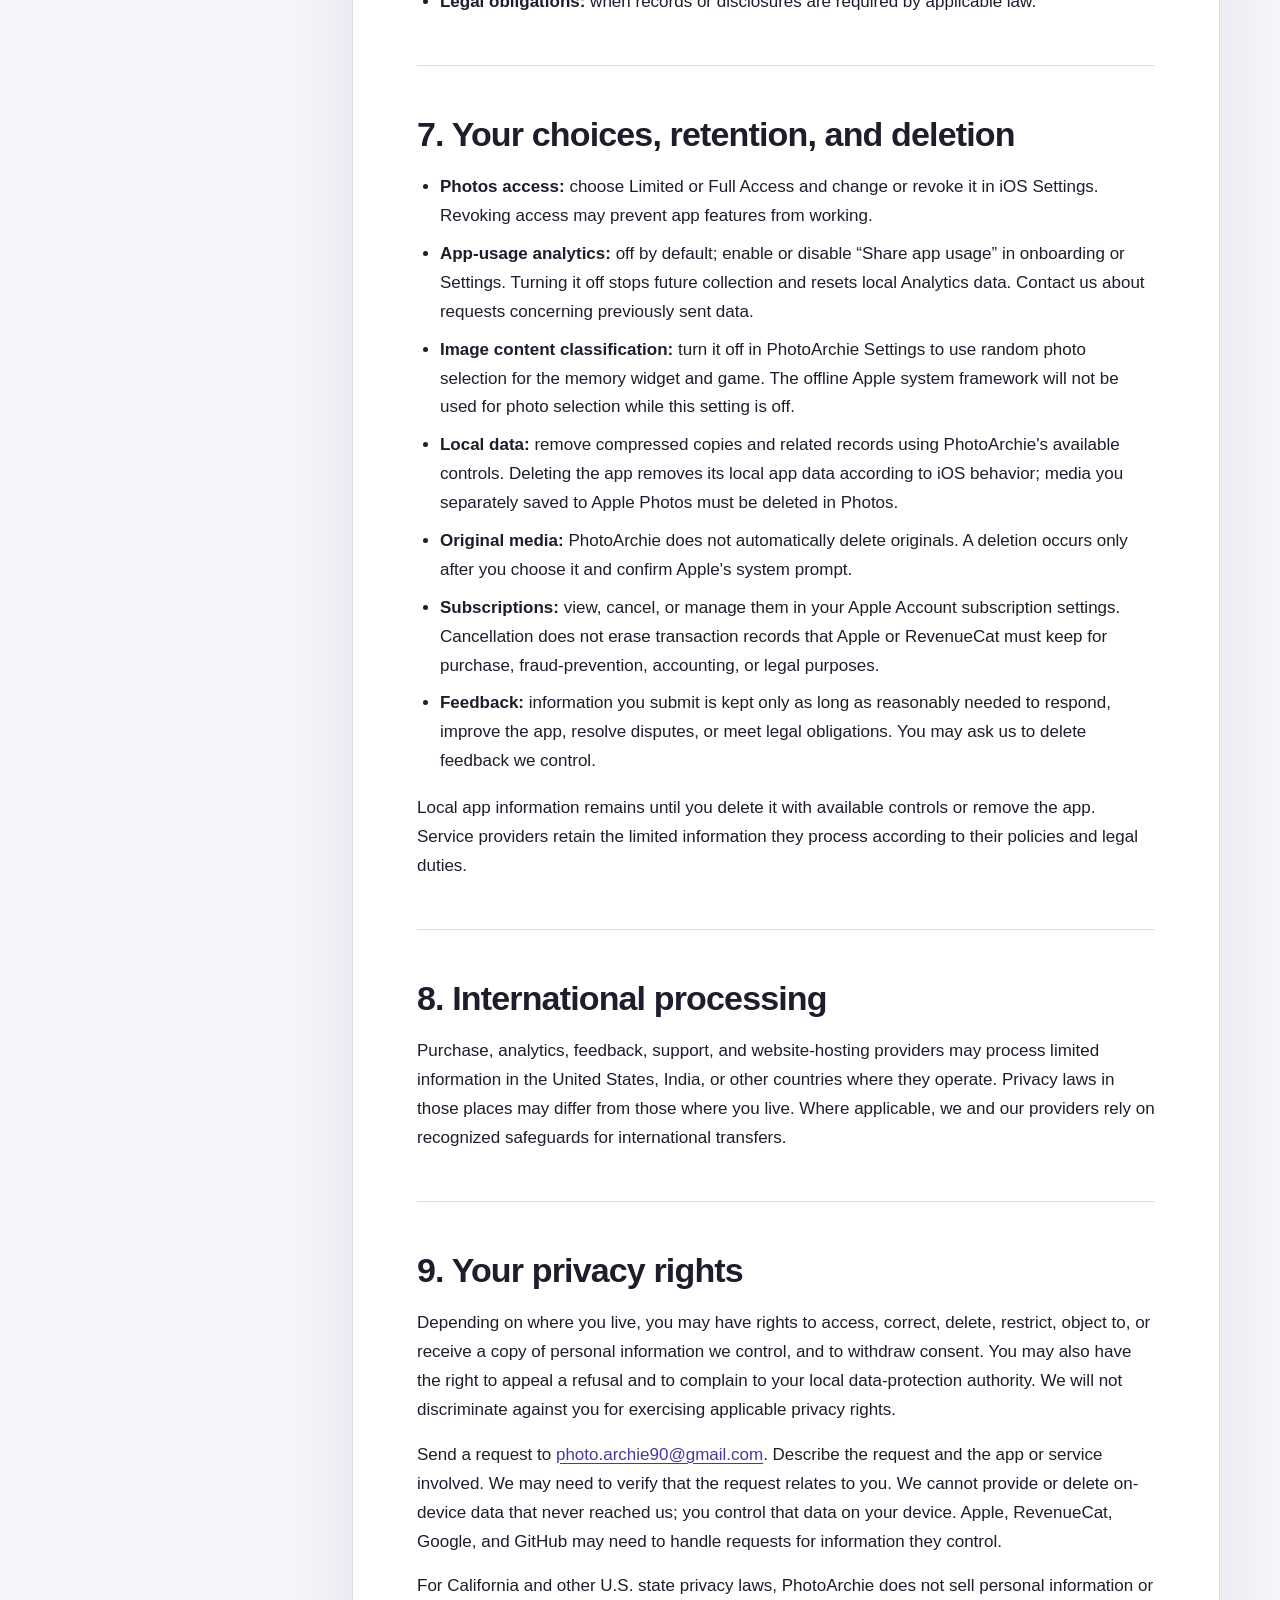
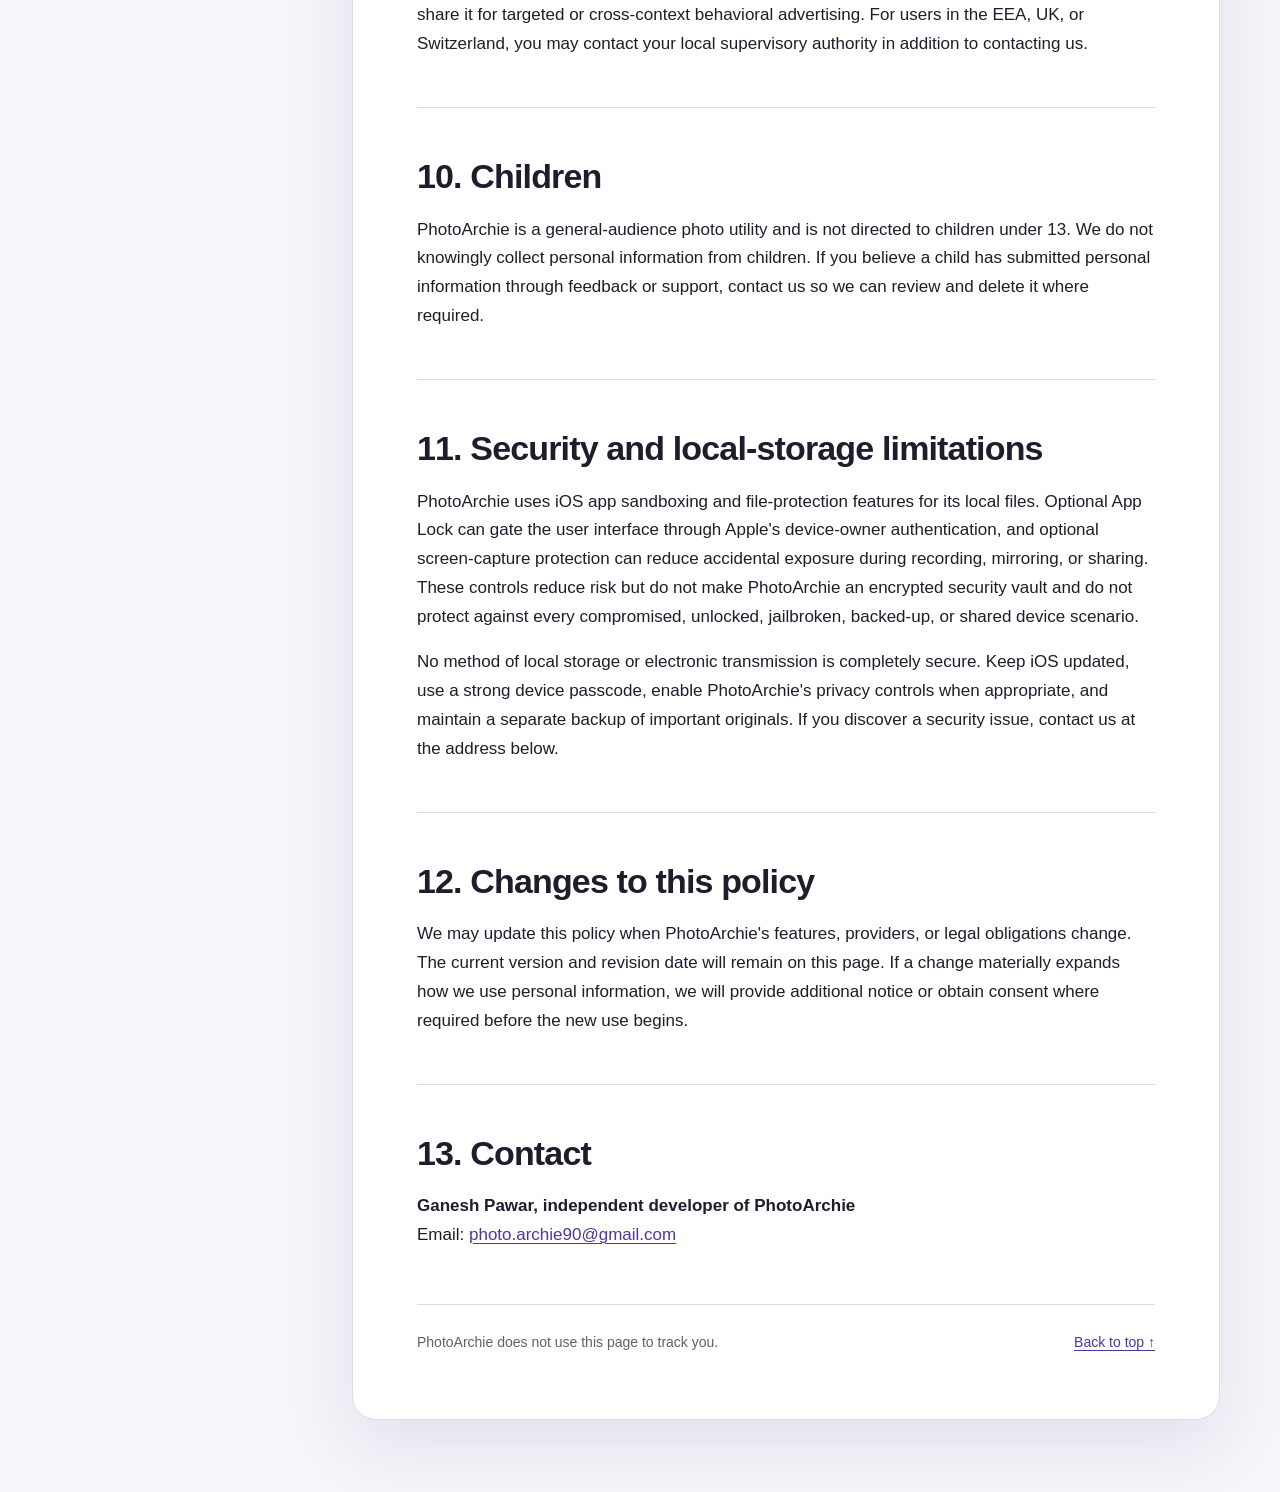
==== commit cc80e5cd: "Document opt-in Firebase analytics in privacy policy" ====
--- a/index.html
+++ b/index.html
@@ -31,7 +31,7 @@
         PhotoArchie compresses photos and videos locally. It does not provide cloud media storage,
         show ads, sell personal information, or upload your photo library to the developer.
       </p>
-      <p class="updated">Effective and last updated: September 24, 2026</p>
+      <p class="updated">Effective and last updated: September 25, 2026</p>
     </div>
   </header>
 
@@ -86,9 +86,9 @@
         <p>
           You do not need a PhotoArchie account. Photo and video compression is performed on your device.
           We do not receive, host, inspect, sell, or use your photo or video content for advertising, AI
-          training, or profiling. Limited information can leave your device when you make a purchase, ask
-          Apple Photos to fetch an iCloud original, send feedback, visit this page, or intentionally share
-          media with another app or service.
+          training, or profiling. Limited information can leave your device when you make a purchase,
+          send feedback, visit this page, intentionally share media with another app or service, or
+          enable optional app-usage analytics.
         </p>
       </section>
 
@@ -126,9 +126,9 @@
 
         <h3>Apple Photos and iCloud</h3>
         <p>
-          If an original is stored in iCloud Photos rather than on your device, Apple Photos may download it
-          from iCloud so PhotoArchie can perform a feature you requested. This communication is between your
-          device and Apple under your Apple settings and Apple's privacy terms. We do not receive that media.
+          PhotoArchie does not request an iCloud-only original for compression or viewing. These features
+          use media available on your device; an iCloud-only item may be unavailable until you make it
+          available locally through Apple Photos. We do not receive that media.
         </p>
 
         <h3>Purchases and subscriptions</h3>
@@ -180,16 +180,29 @@
       <section id="analytics">
         <h2>5. Analytics, advertising, and tracking</h2>
         <p>
-          As of the effective date of this policy, PhotoArchie does not intentionally send app-usage analytics
-          events to the developer. The app does not show third-party ads and does not use data for cross-app
-          tracking or targeted advertising. We do not sell personal information or share it for cross-context
-          behavioral advertising.
-        </p>
-        <p>
-          If a future release enables analytics, we will update this policy and the App Store privacy label
-          before collection begins. Any analytics must be limited to app interactions and technical data,
-          must exclude photo/video content and library metadata, and must use consent controls where required
-          by applicable law or Apple policy.
+          App-usage analytics is optional and off by default. If you turn on “Share app usage” during onboarding
+          or in Settings, PhotoArchie uses Google Analytics for Firebase to understand which app features people
+          use and where app flows fail. We send only fixed names for screen visits, selected buttons and
+          functional toggles, and broad outcomes for compression, purchases, widget refreshes, and the game.
+          We do not send photos, videos, thumbnails, filenames, Photos identifiers, album names,
+          user-created labels, classification results, media counts or sizes, game scores, or raw error messages.
+        </p>
+        <p>
+          The Analytics SDK also processes an app-instance identifier, app and device technical information,
+          session information, and approximate location derived from network information. StoreKit purchase
+          events may include product identifiers and prices. We do not set a Firebase user ID, collect an
+          advertising identifier for analytics, link analytics to RevenueCat identities, or use analytics for
+          targeted advertising or cross-app tracking. Google may process this information in countries where
+          it or its service providers operate. See
+          <a href="https://firebase.google.com/support/privacy" rel="noopener noreferrer">Firebase privacy information</a>
+          and <a href="https://policies.google.com/privacy" rel="noopener noreferrer">Google's Privacy Policy</a>.
+        </p>
+        <p>
+          You can turn “Share app usage” off in Settings at any time. This stops future Analytics collection
+          and resets local Analytics data; it does not erase information already sent to Google. Google retains
+          previously collected information according to the Analytics property's retention settings and its
+          applicable terms. The app does not show third-party ads, sell personal information, or share it for
+          cross-context behavioral advertising.
         </p>
       </section>
 
@@ -198,7 +211,7 @@
         <p>Where data-protection law requires a legal basis, we rely on:</p>
         <ul>
           <li><strong>Providing the app and purchases you request:</strong> to process media locally, display your library, validate purchases, restore entitlements, and provide support.</li>
-          <li><strong>Your consent:</strong> for Photos access, notifications, optional feedback, and any future optional analytics that requires consent. You may withdraw consent through the app or iOS settings.</li>
+          <li><strong>Your consent:</strong> for Photos access, notifications, optional feedback, and optional app-usage analytics. You may withdraw consent through the app or iOS settings.</li>
           <li><strong>Legitimate interests:</strong> to keep the app reliable, prevent purchase fraud, respond to support, and protect the service, provided those interests are not overridden by your rights.</li>
           <li><strong>Legal obligations:</strong> when records or disclosures are required by applicable law.</li>
         </ul>
@@ -208,6 +221,7 @@
         <h2>7. Your choices, retention, and deletion</h2>
         <ul>
           <li><strong>Photos access:</strong> choose Limited or Full Access and change or revoke it in iOS Settings. Revoking access may prevent app features from working.</li>
+          <li><strong>App-usage analytics:</strong> off by default; enable or disable “Share app usage” in onboarding or Settings. Turning it off stops future collection and resets local Analytics data. Contact us about requests concerning previously sent data.</li>
           <li><strong>Image content classification:</strong> turn it off in PhotoArchie Settings to use random photo selection for the memory widget and game. The offline Apple system framework will not be used for photo selection while this setting is off.</li>
           <li><strong>Local data:</strong> remove compressed copies and related records using PhotoArchie's available controls. Deleting the app removes its local app data according to iOS behavior; media you separately saved to Apple Photos must be deleted in Photos.</li>
           <li><strong>Original media:</strong> PhotoArchie does not automatically delete originals. A deletion occurs only after you choose it and confirm Apple's system prompt.</li>
@@ -223,7 +237,7 @@
       <section>
         <h2>8. International processing</h2>
         <p>
-          Purchase, feedback, support, and website-hosting providers may process limited information in the
+          Purchase, analytics, feedback, support, and website-hosting providers may process limited information in the
           United States, India, or other countries where they operate. Privacy laws in those places may differ
           from those where you live. Where applicable, we and our providers rely on recognized safeguards for
           international transfers.
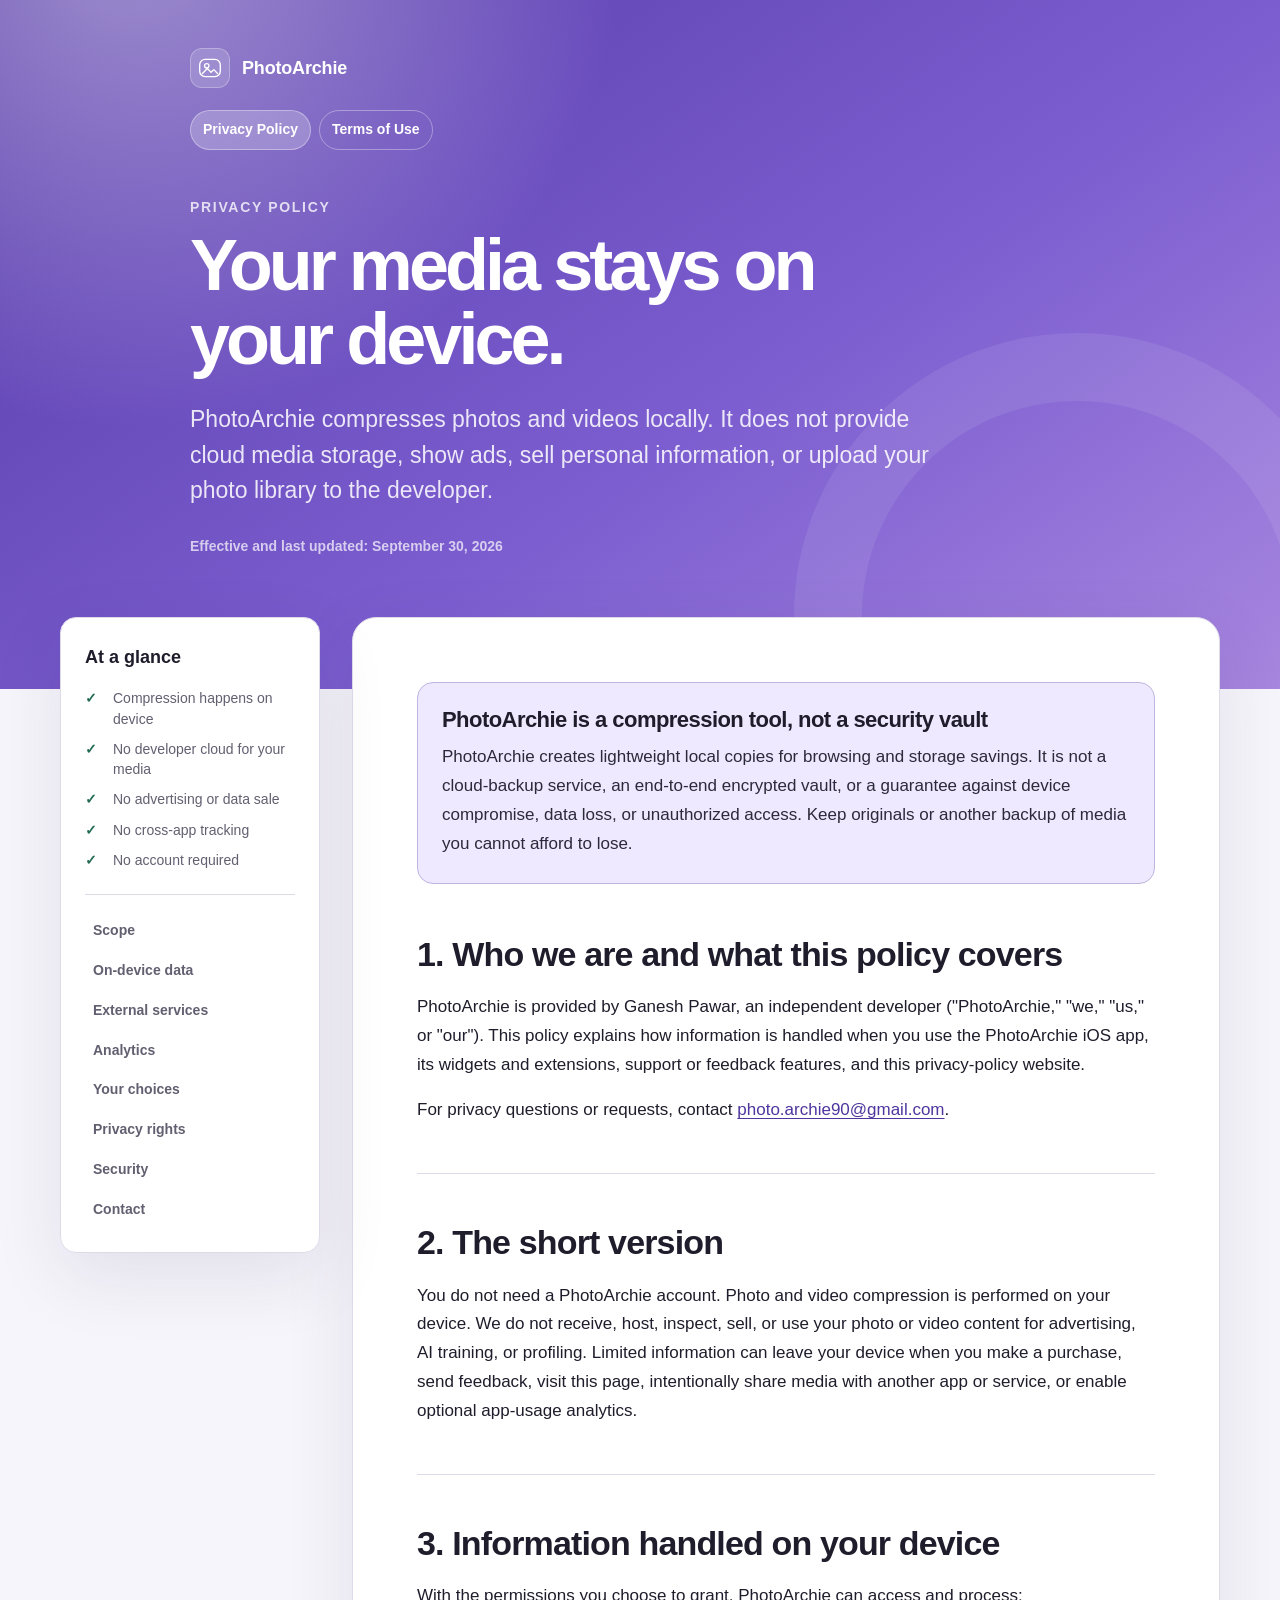
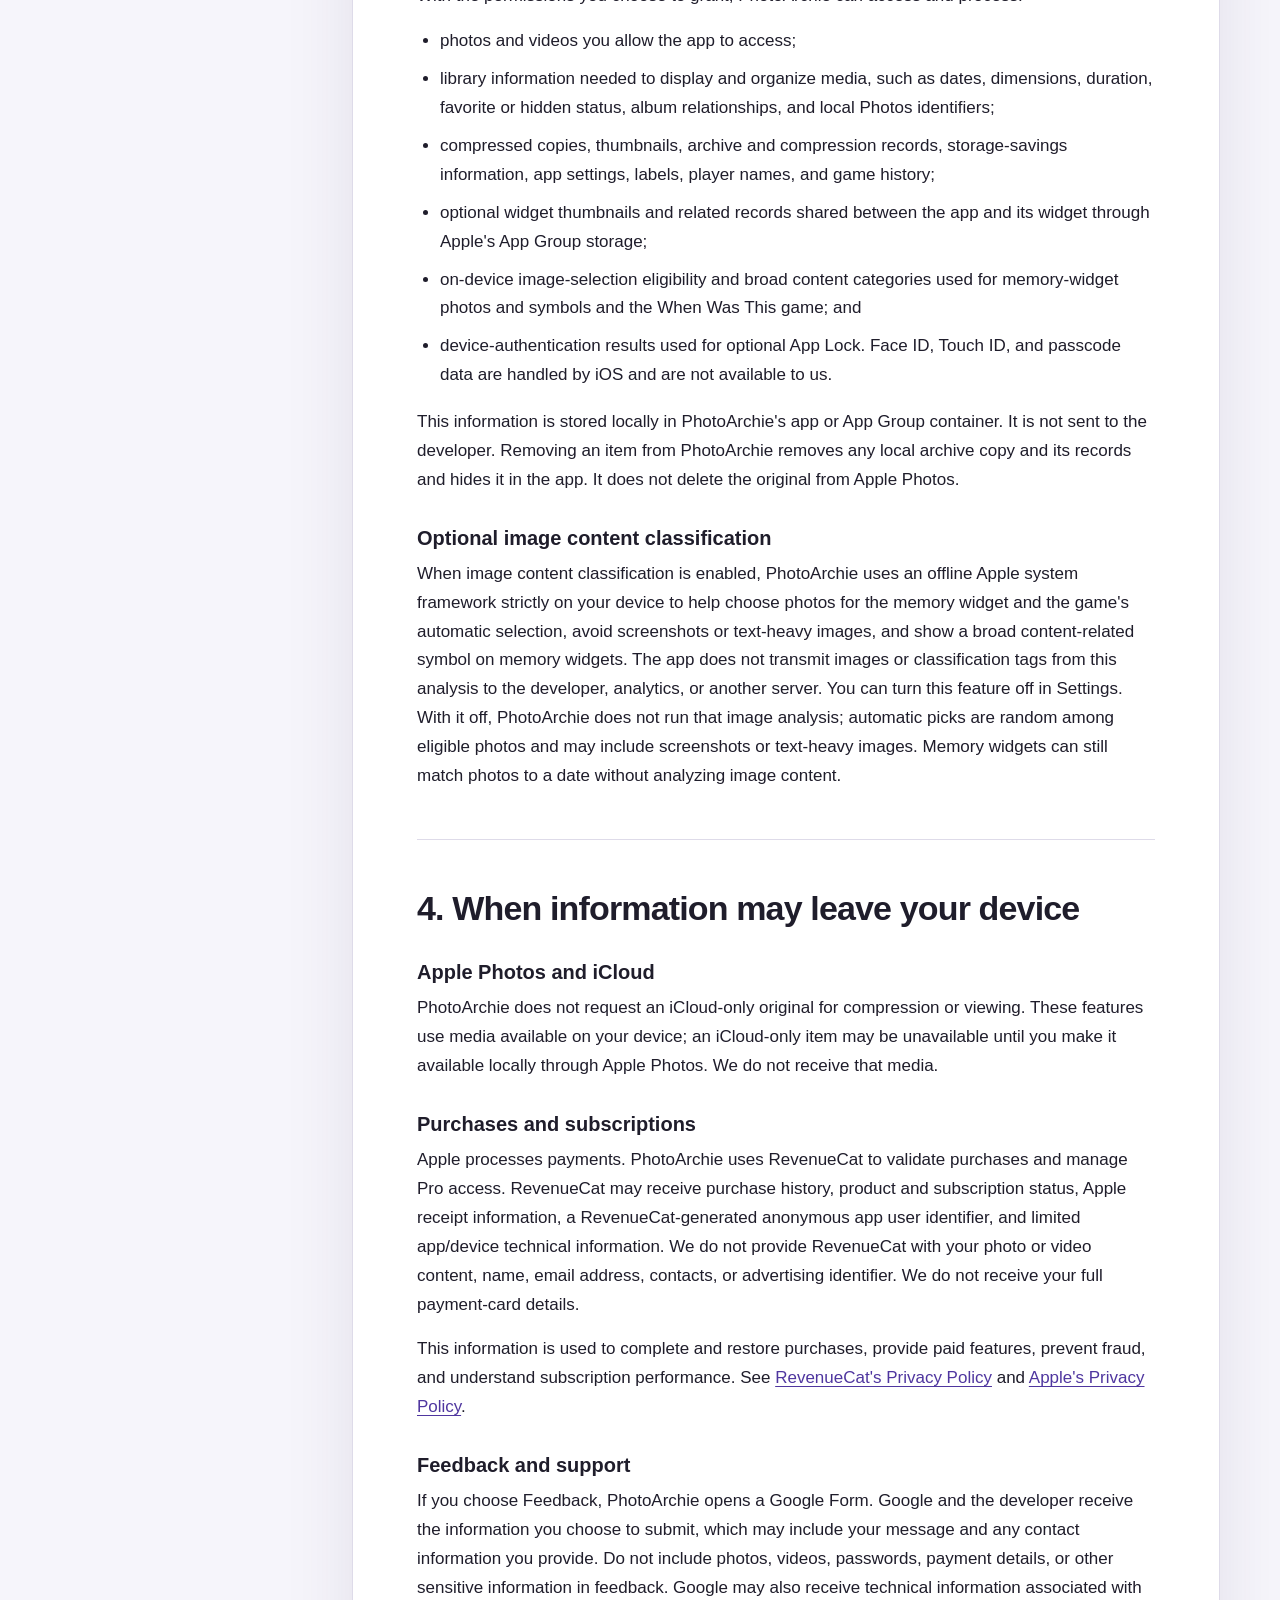
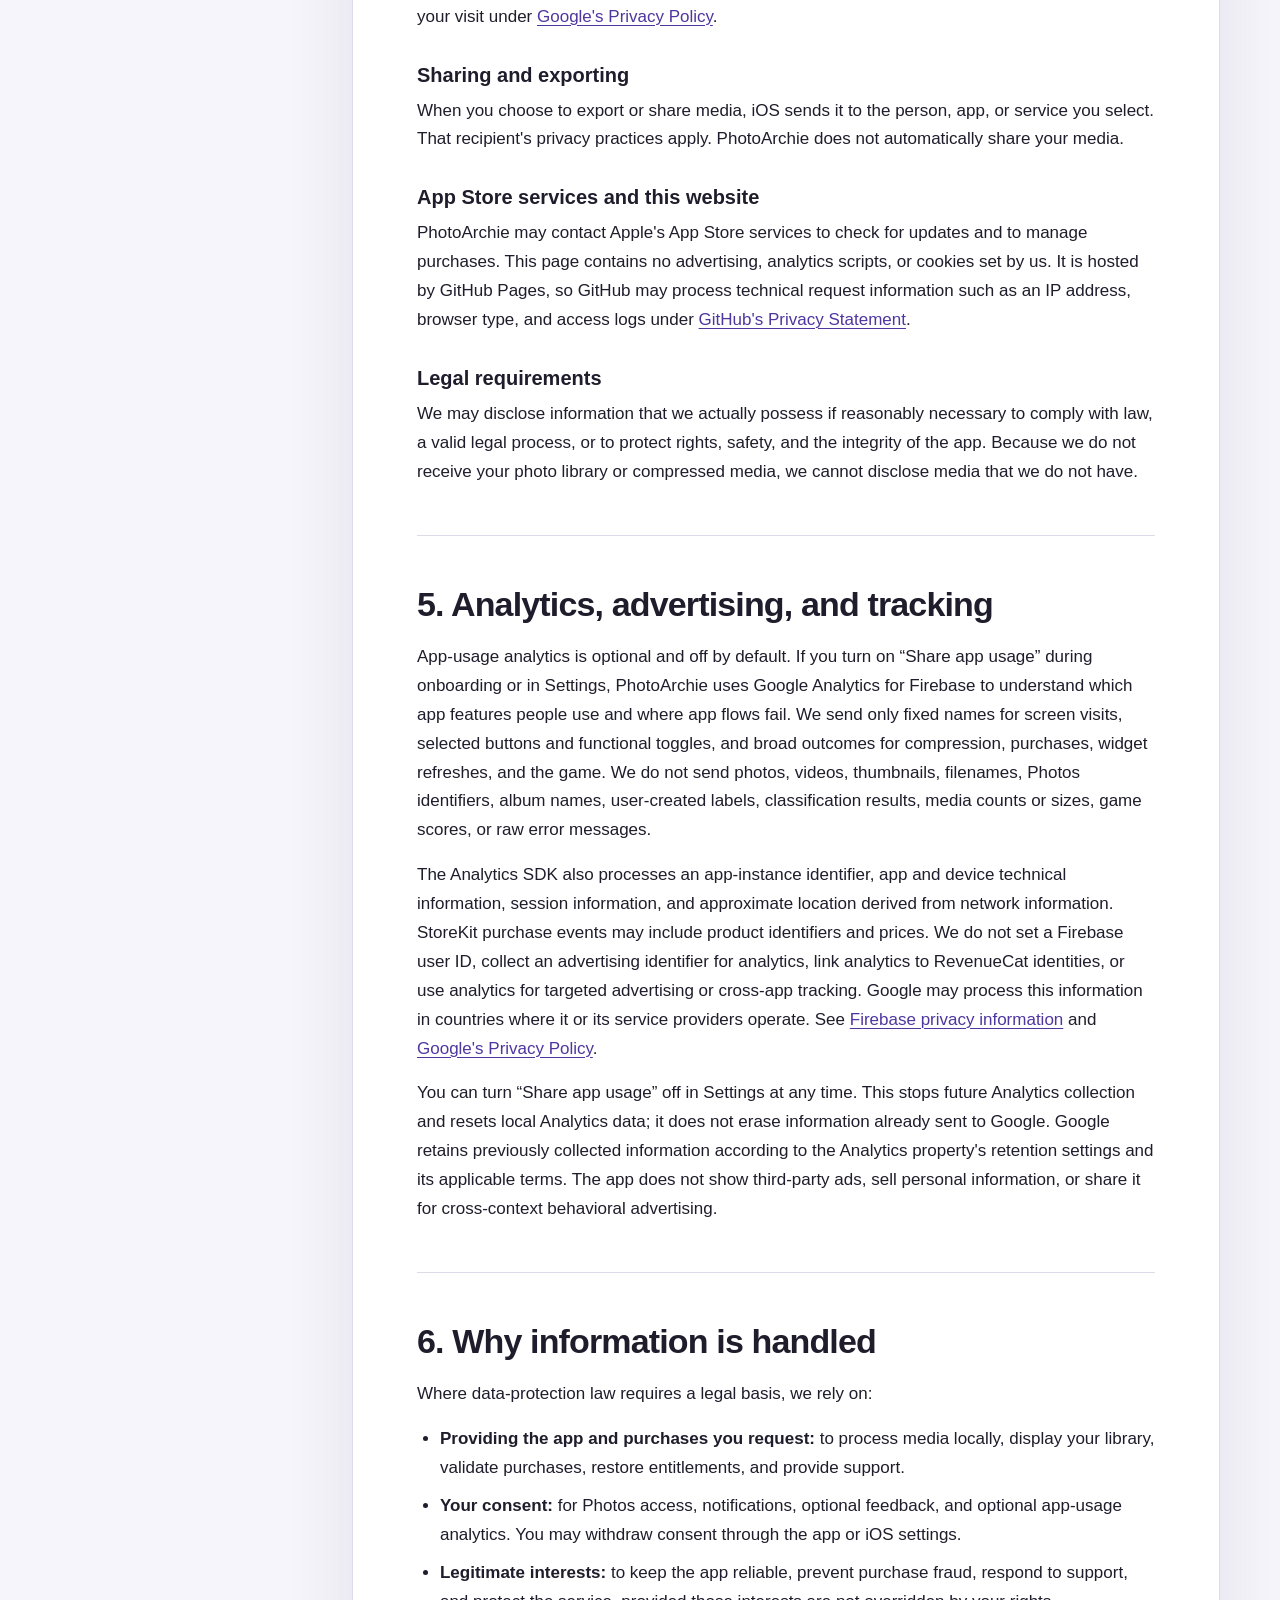
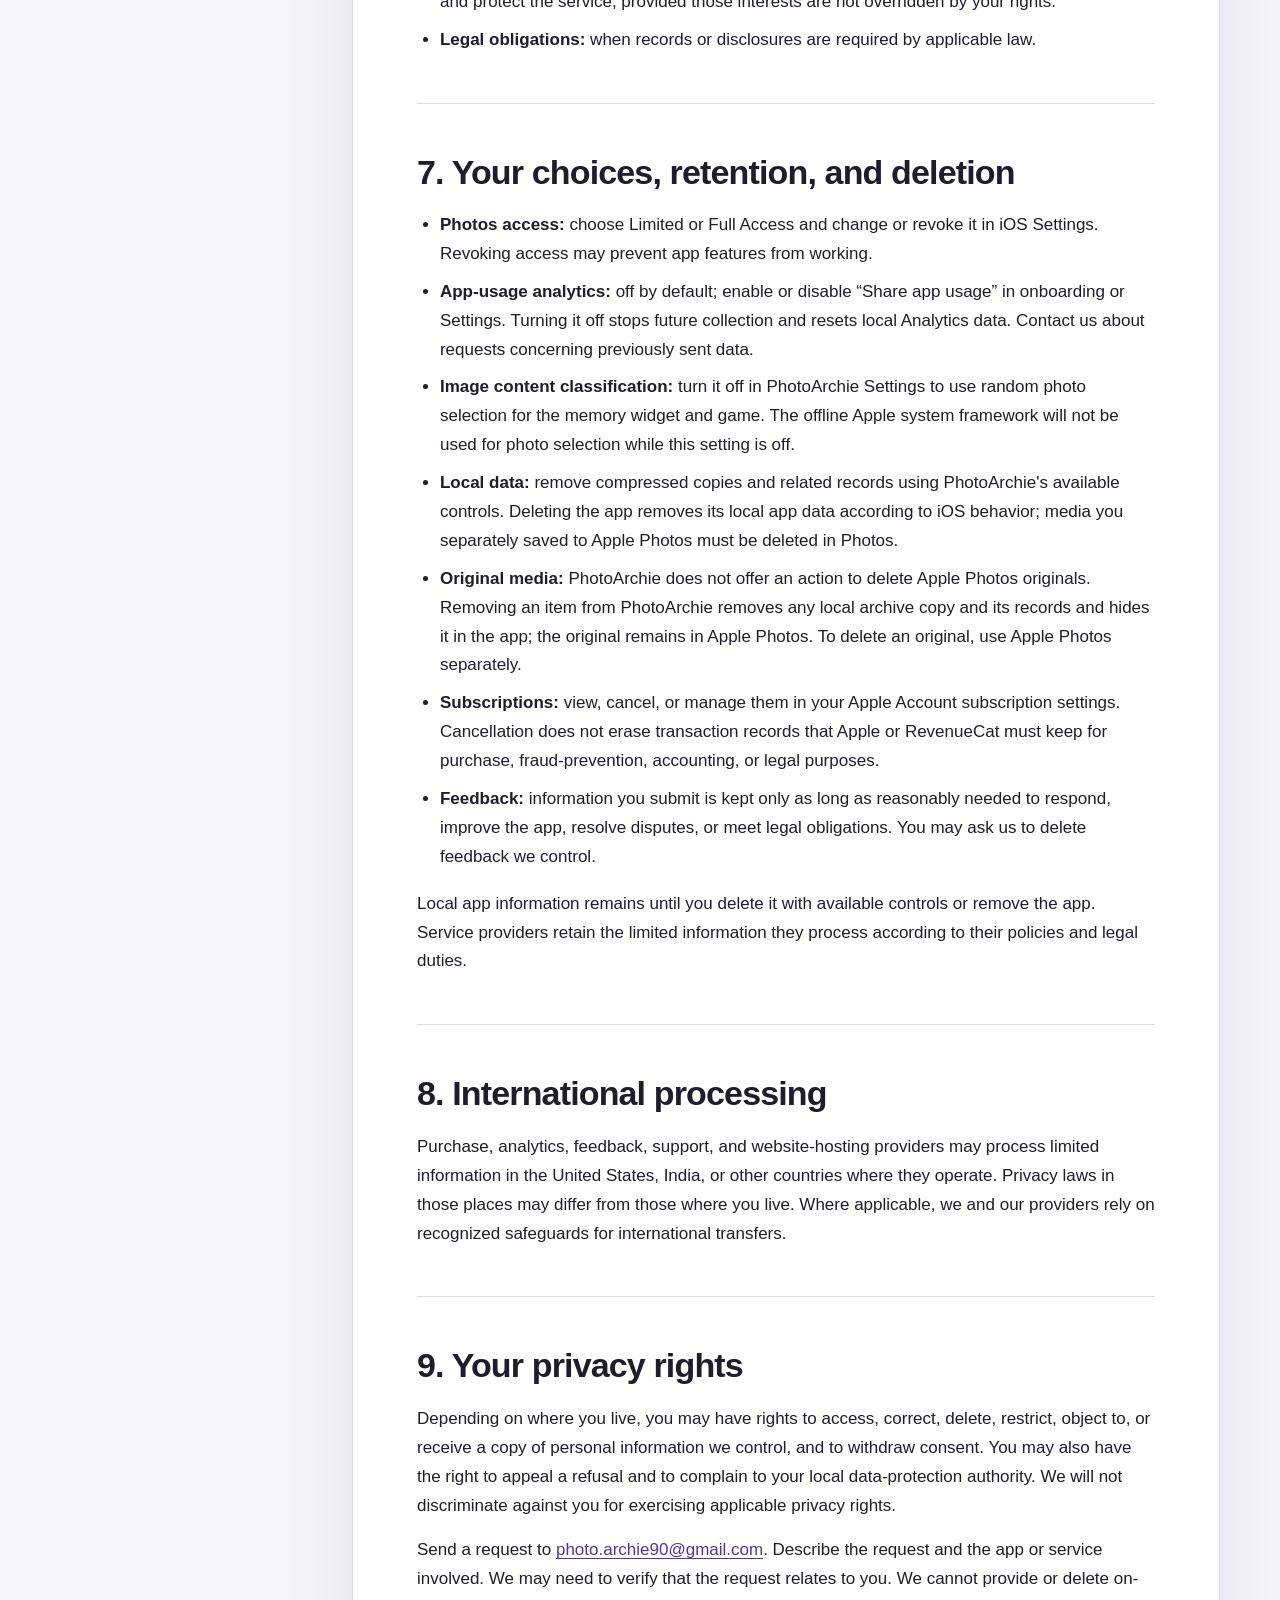
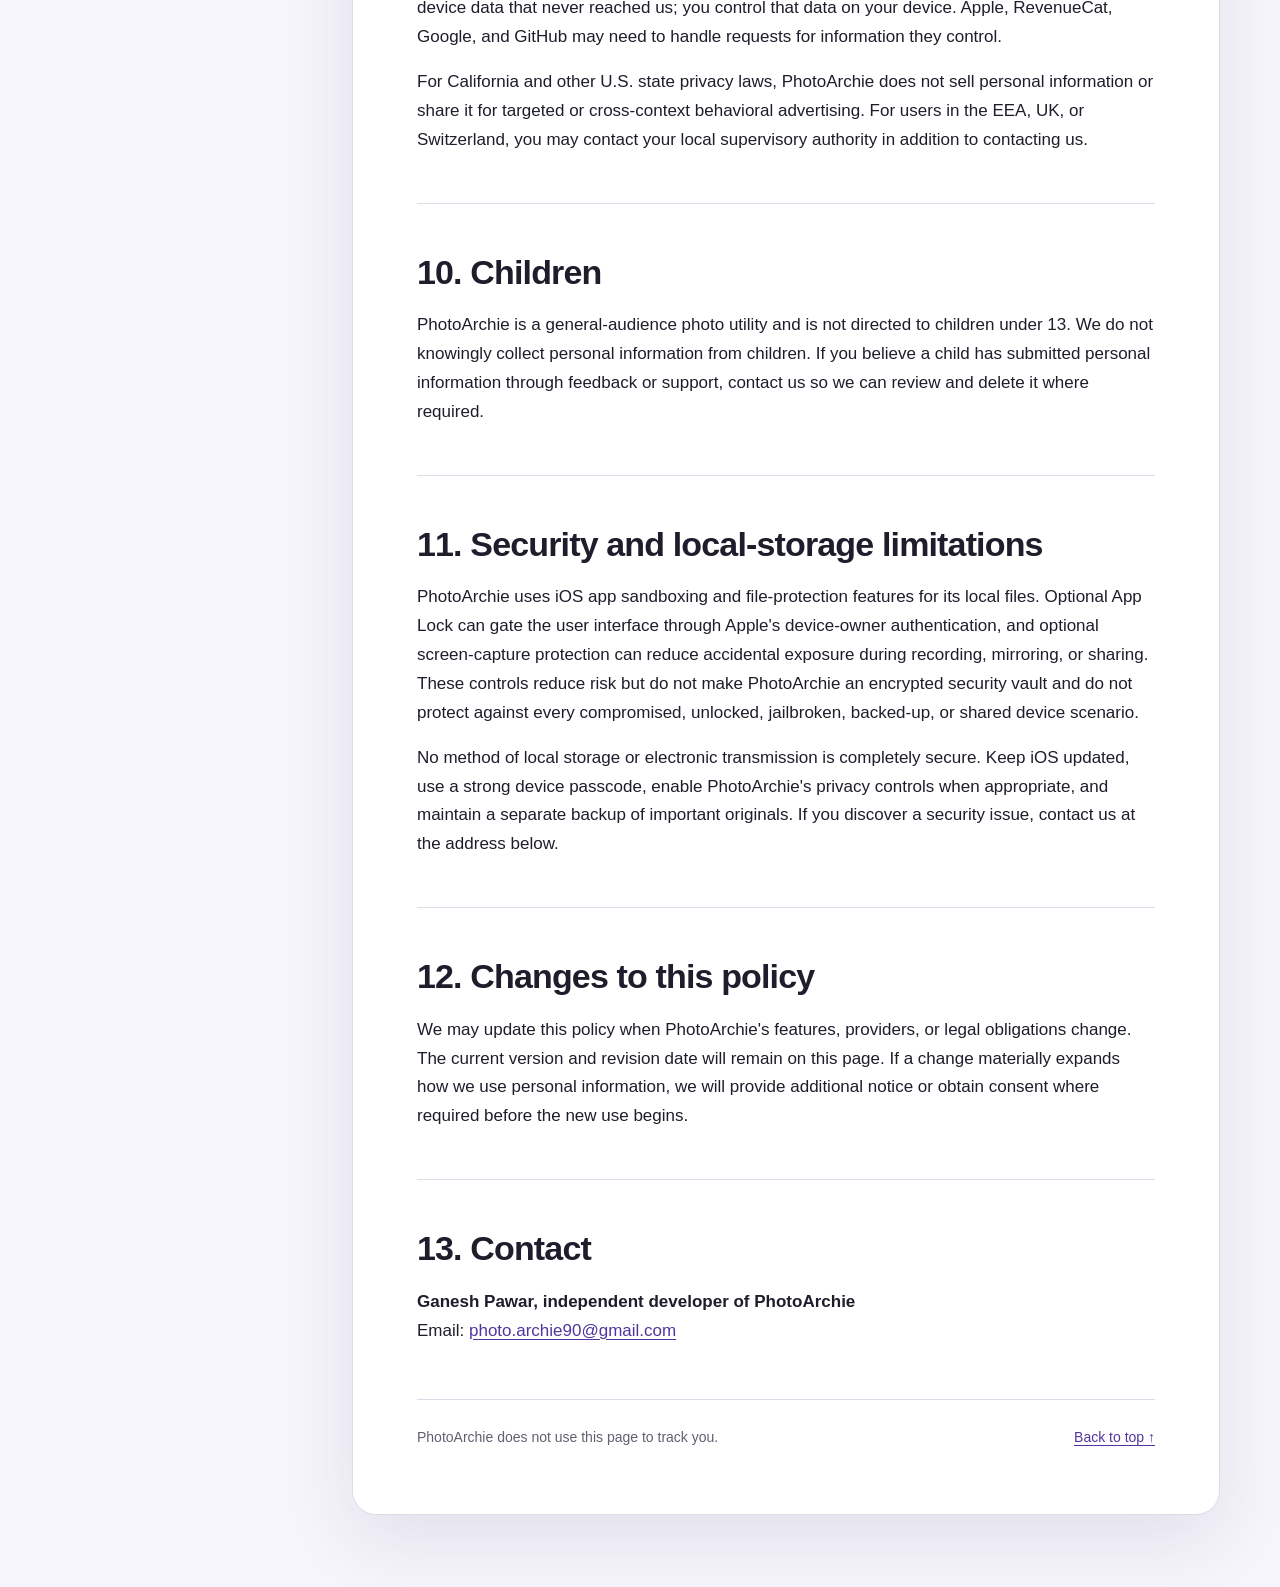
==== commit adf367ca: "Publish PhotoArchie terms and clarify original-media handling" ====
--- a/index.html
+++ b/index.html
@@ -25,13 +25,18 @@
         <span>PhotoArchie</span>
       </div>
 
+      <nav class="document-nav" aria-label="Legal documents">
+        <a href="./" aria-current="page">Privacy Policy</a>
+        <a href="terms.html">Terms of Use</a>
+      </nav>
+
       <p class="eyebrow">Privacy Policy</p>
       <h1>Your media stays on your device.</h1>
       <p class="hero__summary">
         PhotoArchie compresses photos and videos locally. It does not provide cloud media storage,
         show ads, sell personal information, or upload your photo library to the developer.
       </p>
-      <p class="updated">Effective and last updated: September 25, 2026</p>
+      <p class="updated">Effective and last updated: September 30, 2026</p>
     </div>
   </header>
 
@@ -105,8 +110,8 @@
         </ul>
         <p>
           This information is stored locally in PhotoArchie's app or App Group container. It is not sent to
-          the developer. Original media remains in Apple Photos unless you deliberately use a deletion
-          action and confirm it through Apple's system interface.
+          the developer. Removing an item from PhotoArchie removes any local archive copy and its records
+          and hides it in the app. It does not delete the original from Apple Photos.
         </p>
         <h3>Optional image content classification</h3>
         <p>
@@ -224,7 +229,7 @@
           <li><strong>App-usage analytics:</strong> off by default; enable or disable “Share app usage” in onboarding or Settings. Turning it off stops future collection and resets local Analytics data. Contact us about requests concerning previously sent data.</li>
           <li><strong>Image content classification:</strong> turn it off in PhotoArchie Settings to use random photo selection for the memory widget and game. The offline Apple system framework will not be used for photo selection while this setting is off.</li>
           <li><strong>Local data:</strong> remove compressed copies and related records using PhotoArchie's available controls. Deleting the app removes its local app data according to iOS behavior; media you separately saved to Apple Photos must be deleted in Photos.</li>
-          <li><strong>Original media:</strong> PhotoArchie does not automatically delete originals. A deletion occurs only after you choose it and confirm Apple's system prompt.</li>
+          <li><strong>Original media:</strong> PhotoArchie does not offer an action to delete Apple Photos originals. Removing an item from PhotoArchie removes any local archive copy and its records and hides it in the app; the original remains in Apple Photos. To delete an original, use Apple Photos separately.</li>
           <li><strong>Subscriptions:</strong> view, cancel, or manage them in your Apple Account subscription settings. Cancellation does not erase transaction records that Apple or RevenueCat must keep for purchase, fraud-prevention, accounting, or legal purposes.</li>
           <li><strong>Feedback:</strong> information you submit is kept only as long as reasonably needed to respond, improve the app, resolve disputes, or meet legal obligations. You may ask us to delete feedback we control.</li>
         </ul>
--- a/styles.css
+++ b/styles.css
@@ -100,10 +100,32 @@
   display: flex;
   align-items: center;
   gap: 12px;
-  margin-bottom: 70px;
+  margin-bottom: 22px;
   font-size: 18px;
   font-weight: 700;
   letter-spacing: -0.01em;
+}
+
+.document-nav {
+  display: flex;
+  flex-wrap: wrap;
+  gap: 8px;
+  margin-bottom: 46px;
+}
+
+.document-nav a {
+  padding: 7px 12px;
+  border: 1px solid rgb(255 255 255 / 35%);
+  border-radius: 999px;
+  color: #fff;
+  font-size: 14px;
+  font-weight: 650;
+  text-decoration: none;
+}
+
+.document-nav a:hover,
+.document-nav a[aria-current="page"] {
+  background: rgb(255 255 255 / 22%);
 }
 
 .brand__mark {
@@ -314,7 +336,11 @@
   }
 
   .brand {
-    margin-bottom: 48px;
+    margin-bottom: 18px;
+  }
+
+  .document-nav {
+    margin-bottom: 36px;
   }
 
   .layout {
@@ -403,6 +429,10 @@
     margin-bottom: 32px;
   }
 
+  .document-nav {
+    display: none;
+  }
+
   .hero__summary,
   .updated {
     color: #333;
